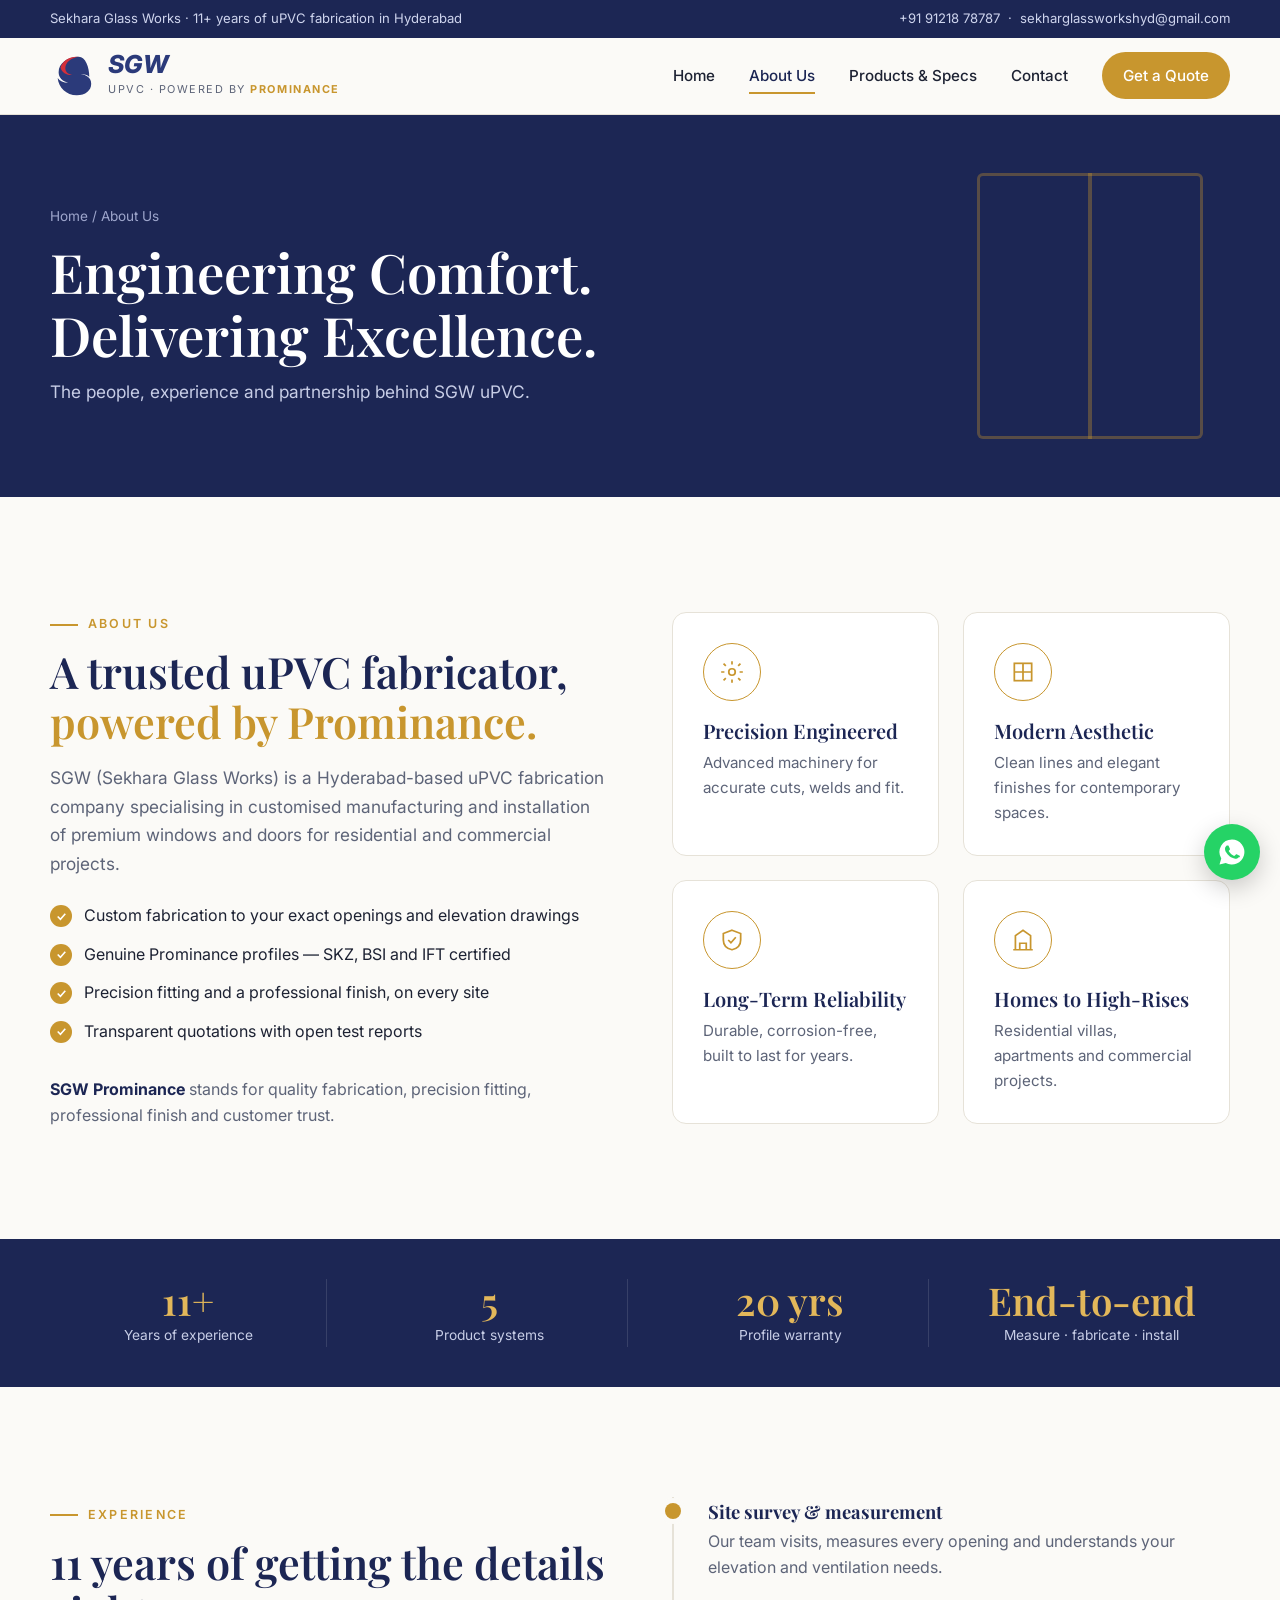
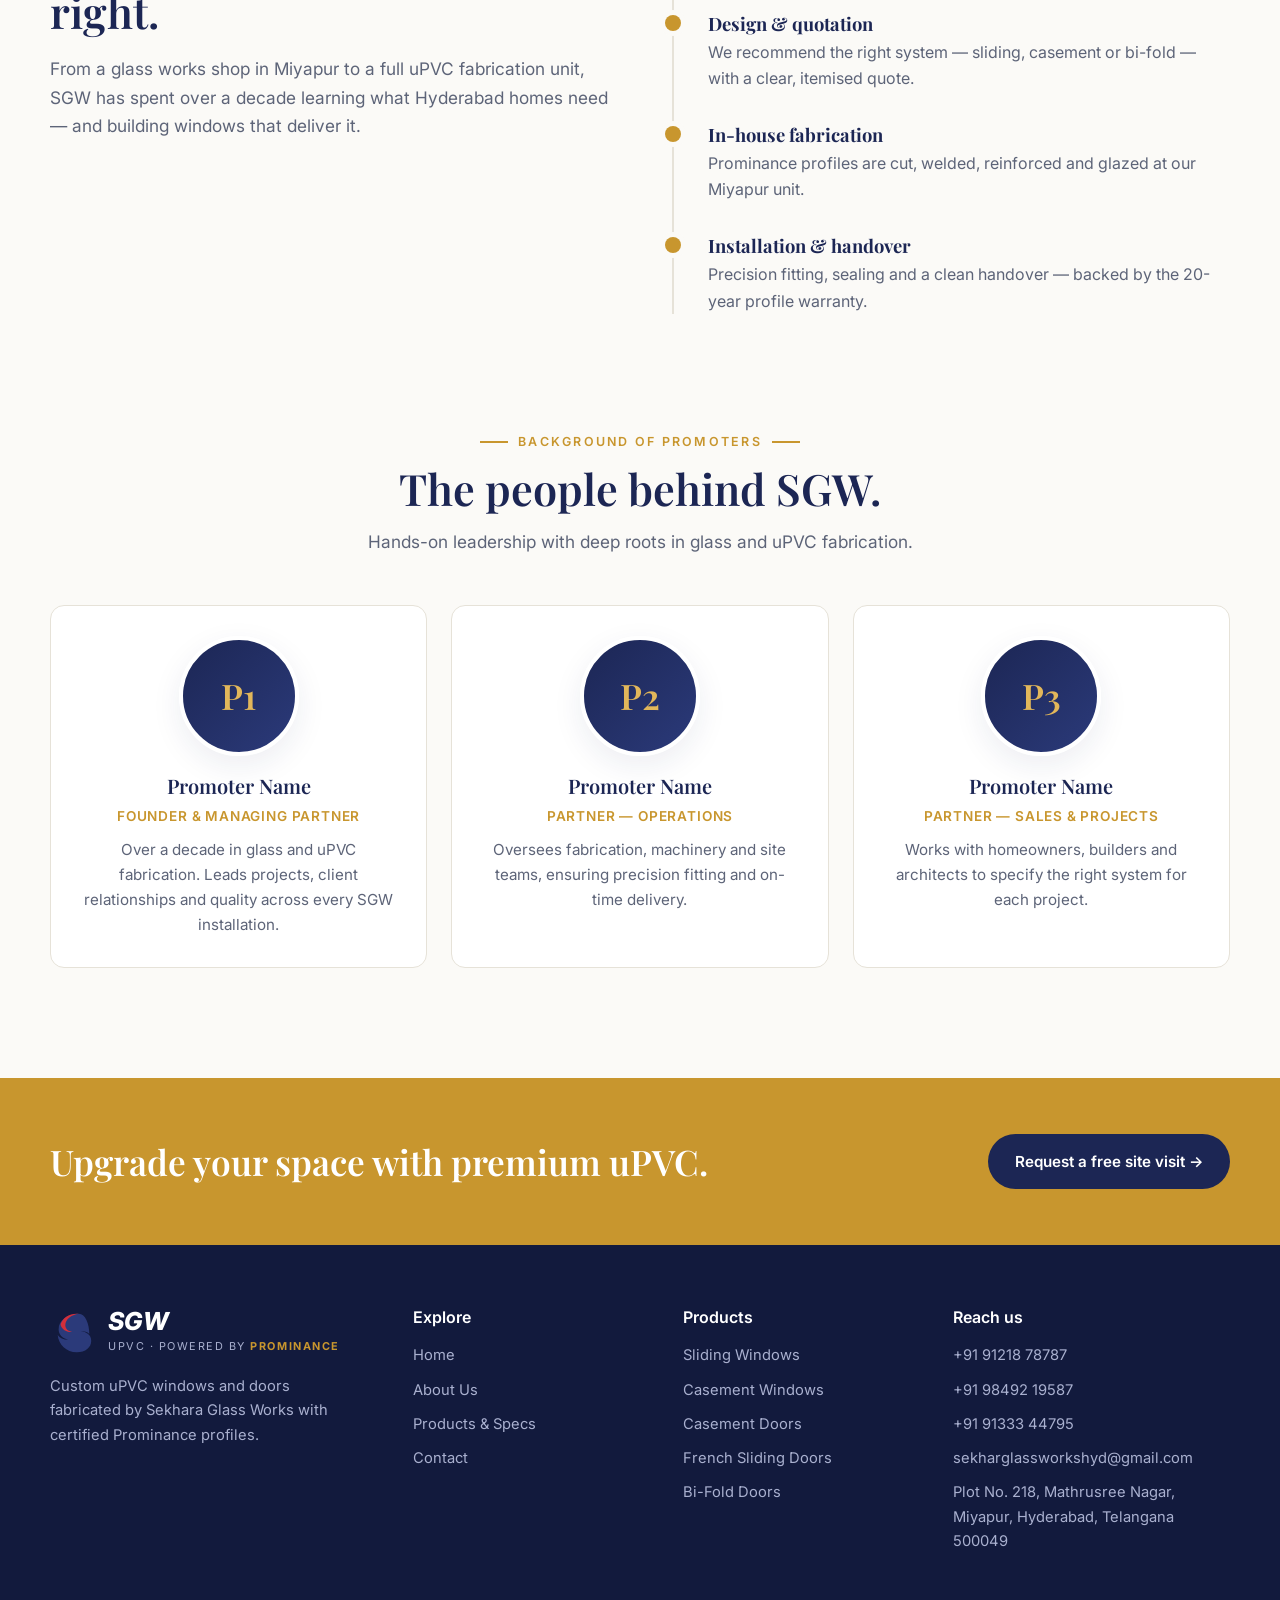
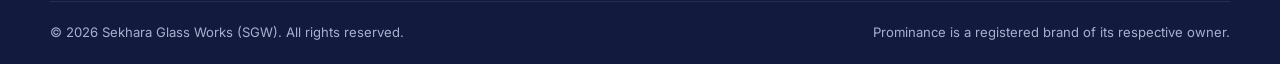
==== about.html @ 98353d91 "SGW Prominance 4-page website Co-Authored-By: Claude Opus 5.5 <noreply@anthropic.com> Claude-Session" ====
<!doctype html>
<html lang="en">
<head>
<meta charset="utf-8"><meta name="viewport" content="width=device-width,initial-scale=1">
<title>About Us — SGW uPVC | Sekhara Glass Works, Hyderabad</title>
<meta name="description" content="11+ years of uPVC fabrication. Learn about Sekhara Glass Works, our experience and the promoters behind SGW, powered by Prominance.">
<link rel="preconnect" href="https://fonts.googleapis.com"><link rel="preconnect" href="https://fonts.gstatic.com" crossorigin>
<link href="https://fonts.googleapis.com/css2?family=Inter:wght@400;500;600;700;800&family=Playfair+Display:wght@500;600;700&display=swap" rel="stylesheet">
<link rel="stylesheet" href="assets/style.css">
</head>
<body data-page="about">
<div id="hdr"></div>

<div class="banner"><div class="wrap">
  <div class="crumb"><a href="index.html">Home</a> / About Us</div>
  <h1>Engineering Comfort.<br>Delivering Excellence.</h1>
  <p class="lead" style="color:#c7cde6">The people, experience and partnership behind SGW uPVC.</p>
</div></div>

<!-- ABOUT US -->
<section><div class="wrap split">
  <div class="rv">
    <span class="eyebrow">About us</span>
    <h2 style="margin:14px 0 18px">A trusted uPVC fabricator, <span class="gold">powered by Prominance.</span></h2>
    <p class="lead">SGW (Sekhara Glass Works) is a Hyderabad-based uPVC fabrication company specialising in customised manufacturing and installation of premium windows and doors for residential and commercial projects.</p>
    <ul class="ticks">
      <li>Custom fabrication to your exact openings and elevation drawings</li>
      <li>Genuine Prominance profiles — SKZ, BSI and IFT certified</li>
      <li>Precision fitting and a professional finish, on every site</li>
      <li>Transparent quotations with open test reports</li>
    </ul>
    <p style="color:var(--muted)"><b style="color:var(--navy)">SGW Prominance</b> stands for quality fabrication, precision fitting, professional finish and customer trust.</p>
  </div>
  <div class="grid g2 rv">
    <div class="card"><div class="ico"><svg viewBox="0 0 24 24" fill="none" stroke="currentColor" stroke-width="1.6"><circle cx="12" cy="12" r="3"/><path d="M12 2v3M12 19v3M4.2 4.2l2.1 2.1M17.7 17.7l2.1 2.1M2 12h3M19 12h3M4.2 19.8l2.1-2.1M17.7 6.3l2.1-2.1"/></svg></div><h3>Precision Engineered</h3><p>Advanced machinery for accurate cuts, welds and fit.</p></div>
    <div class="card"><div class="ico"><svg viewBox="0 0 24 24" fill="none" stroke="currentColor" stroke-width="1.6"><rect x="4" y="4" width="16" height="16"/><path d="M12 4v16M4 12h16"/></svg></div><h3>Modern Aesthetic</h3><p>Clean lines and elegant finishes for contemporary spaces.</p></div>
    <div class="card"><div class="ico"><svg viewBox="0 0 24 24" fill="none" stroke="currentColor" stroke-width="1.6"><path d="M12 3l8 3v6c0 5-3.5 8-8 9-4.5-1-8-4-8-9V6z"/><path d="M8.5 12l2.5 2.5 4.5-5"/></svg></div><h3>Long-Term Reliability</h3><p>Durable, corrosion-free, built to last for years.</p></div>
    <div class="card"><div class="ico"><svg viewBox="0 0 24 24" fill="none" stroke="currentColor" stroke-width="1.6"><path d="M3 21h18M5 21V8l7-5 7 5v13M9 21v-6h6v6"/></svg></div><h3>Homes to High-Rises</h3><p>Residential villas, apartments and commercial projects.</p></div>
  </div>
</div></section>

<!-- EXPERIENCE -->
<div class="strip"><div class="wrap">
  <div class="stat"><b data-count="11" data-suffix="+">0</b><span>Years of experience</span></div>
  <div class="stat"><b>5</b><span>Product systems</span></div>
  <div class="stat"><b data-count="20" data-suffix=" yrs">0</b><span>Profile warranty</span></div>
  <div class="stat"><b>End-to-end</b><span>Measure · fabricate · install</span></div>
</div></div>

<section><div class="wrap split" style="align-items:start">
  <div class="rv">
    <span class="eyebrow">Experience</span>
    <h2 style="margin:14px 0 18px">11 years of getting the details right.</h2>
    <p class="lead">From a glass works shop in Miyapur to a full uPVC fabrication unit, SGW has spent over a decade learning what Hyderabad homes need — and building windows that deliver it.</p>
  </div>
  <div class="timeline rv">
    <div class="tl"><b>Site survey & measurement</b><p>Our team visits, measures every opening and understands your elevation and ventilation needs.</p></div>
    <div class="tl"><b>Design & quotation</b><p>We recommend the right system — sliding, casement or bi-fold — with a clear, itemised quote.</p></div>
    <div class="tl"><b>In-house fabrication</b><p>Prominance profiles are cut, welded, reinforced and glazed at our Miyapur unit.</p></div>
    <div class="tl"><b>Installation & handover</b><p>Precision fitting, sealing and a clean handover — backed by the 20-year profile warranty.</p></div>
  </div>
</div></section>

<!-- PROMOTERS -->
<section style="padding-top:0"><div class="wrap">
  <div class="sec-head center rv" style="text-align:center"><span class="eyebrow">Background of promoters</span><h2>The people behind SGW.</h2>
    <p class="lead" style="margin:auto">Hands-on leadership with deep roots in glass and uPVC fabrication.</p></div>
  <!-- TODO: replace names, roles and bios with the client's promoter details -->
  <div class="grid g3">
    <div class="card person rv"><div class="avatar">P1</div><h3>Promoter Name</h3><div class="role">Founder & Managing Partner</div><p>Over a decade in glass and uPVC fabrication. Leads projects, client relationships and quality across every SGW installation.</p></div>
    <div class="card person rv"><div class="avatar">P2</div><h3>Promoter Name</h3><div class="role">Partner — Operations</div><p>Oversees fabrication, machinery and site teams, ensuring precision fitting and on-time delivery.</p></div>
    <div class="card person rv"><div class="avatar">P3</div><h3>Promoter Name</h3><div class="role">Partner — Sales & Projects</div><p>Works with homeowners, builders and architects to specify the right system for each project.</p></div>
  </div>
</div></section>

<div id="ftr"></div>
<script src="assets/main.js"></script>
</body>
</html>
---- assets/style.css ----
:root{
  --navy:#1c2654;--navy-2:#2b3a7a;--gold:#c8962e;--gold-2:#e2b75a;--red:#d32f3a;
  --ink:#1d2233;--muted:#5d6478;--line:#e6e2d8;--bg:#fbfaf7;--card:#ffffff;
  --radius:14px;--shadow:0 10px 30px rgba(28,38,84,.08);
  --serif:"Playfair Display",Georgia,serif;--sans:"Inter",system-ui,-apple-system,Segoe UI,Roboto,sans-serif;
}
*{box-sizing:border-box;margin:0;padding:0}
html{scroll-behavior:smooth}
body{font-family:var(--sans);color:var(--ink);background:var(--bg);line-height:1.65;-webkit-font-smoothing:antialiased}
img,svg{max-width:100%;display:block}
a{color:inherit;text-decoration:none}
.wrap{width:min(1180px,100% - 32px);margin-inline:auto}
h1,h2,h3{font-family:var(--serif);color:var(--navy);line-height:1.15;font-weight:600}
h1{font-size:clamp(2.3rem,5.2vw,4rem)}
h2{font-size:clamp(1.8rem,3.6vw,2.7rem)}
h3{font-size:1.25rem}
.gold{color:var(--gold)}
.eyebrow{font:600 .78rem/1 var(--sans);letter-spacing:.18em;text-transform:uppercase;color:var(--gold);display:inline-flex;align-items:center;gap:10px}
.eyebrow::before{content:"";width:28px;height:2px;background:var(--gold)}
.lead{font-size:1.08rem;color:var(--muted);max-width:62ch}
section{padding:clamp(64px,9vw,110px) 0}
.sec-head{max-width:720px;margin-bottom:48px}
.sec-head h2{margin:14px 0 14px}
.center{text-align:center;margin-inline:auto}
.center .eyebrow::after{content:"";width:28px;height:2px;background:var(--gold)}

/* Header */
.top{background:var(--navy);color:#cfd5ee;font-size:.82rem}
.top .wrap{display:flex;justify-content:space-between;gap:16px;padding:8px 0;flex-wrap:wrap}
.top a:hover{color:#fff}
header.nav{position:sticky;top:0;z-index:50;background:rgba(251,250,247,.92);backdrop-filter:blur(10px);border-bottom:1px solid var(--line)}
.nav .wrap{display:flex;align-items:center;justify-content:space-between;height:76px}
.brand{display:flex;align-items:center;gap:12px}
.brand-txt b{display:block;font:800 1.55rem/1 var(--sans);letter-spacing:.02em;color:var(--navy-2);font-style:italic}
.brand-txt small{display:block;font-size:.68rem;letter-spacing:.14em;text-transform:uppercase;color:var(--muted);margin-top:4px}
.brand-txt small em{font-style:normal;color:var(--gold);font-weight:700}
.menu{display:flex;gap:34px;align-items:center}
.menu a{font-weight:500;font-size:.95rem;position:relative;padding:6px 0}
.menu a::after{content:"";position:absolute;left:0;bottom:0;height:2px;width:0;background:var(--gold);transition:.3s}
.menu a:hover::after,.menu a.active::after{width:100%}
.menu a.active{color:var(--navy)}
.btn{display:inline-flex;align-items:center;gap:10px;padding:14px 26px;border-radius:999px;font-weight:600;font-size:.95rem;transition:.25s;border:1.5px solid transparent;cursor:pointer}
.btn-gold{background:var(--gold);color:#fff}
.btn-gold:hover{background:#b3821f;transform:translateY(-2px);box-shadow:0 8px 20px rgba(200,150,46,.35)}
.btn-line{border-color:var(--navy);color:var(--navy)}
.btn-line:hover{background:var(--navy);color:#fff}
.btn-white{border-color:rgba(255,255,255,.5);color:#fff}
.btn-white:hover{background:#fff;color:var(--navy)}
.menu .btn{padding:10px 20px}
.menu .btn::after{display:none}
.burger{display:none;background:none;border:0;width:44px;height:44px;cursor:pointer}
.burger span{display:block;width:24px;height:2px;background:var(--navy);margin:5px auto;transition:.3s}

/* Hero */
.hero{position:relative;overflow:hidden;padding:clamp(56px,8vw,96px) 0 clamp(64px,8vw,110px)}
.hero .wrap{display:grid;grid-template-columns:1.05fr 1fr;gap:56px;align-items:center}
.hero h1{margin:18px 0 22px}
.hero .lead{margin-bottom:34px}
.cta{display:flex;gap:14px;flex-wrap:wrap}
.hero-art{position:relative;aspect-ratio:4/4.3;border-radius:22px;overflow:hidden;box-shadow:var(--shadow);background:linear-gradient(180deg,#bfe0f5 0%,#e8f4fb 55%,#9fcf8a 56%,#6fae5a 100%)}
.hero-art .badge{position:absolute;left:-1px;bottom:28px;background:#fff;padding:16px 22px;border-radius:0 14px 14px 0;box-shadow:var(--shadow)}
.badge b{font:700 2rem/1 var(--serif);color:var(--gold)}
.badge span{display:block;font-size:.8rem;color:var(--muted)}
.hero-art .badge2{left:auto;right:-1px;top:28px;bottom:auto;border-radius:14px 0 0 14px}
.hero::before{content:"";position:absolute;right:-180px;top:-180px;width:520px;height:520px;border-radius:50%;background:radial-gradient(circle,rgba(200,150,46,.14),transparent 70%)}

/* Stats strip */
.strip{background:var(--navy);color:#fff;padding:40px 0}
.strip .wrap{display:grid;grid-template-columns:repeat(4,1fr);gap:24px}
.stat{text-align:center;border-right:1px solid rgba(255,255,255,.12)}
.stat:last-child{border:0}
.stat b{display:block;font:600 2.4rem/1.1 var(--serif);color:var(--gold-2)}
.stat span{font-size:.86rem;color:#c7cde6}

/* Cards / grids */
.grid{display:grid;gap:24px}
.g3{grid-template-columns:repeat(3,1fr)}
.g2{grid-template-columns:repeat(2,1fr)}
.g4{grid-template-columns:repeat(4,1fr)}
.card{background:var(--card);border:1px solid var(--line);border-radius:var(--radius);padding:30px;transition:.3s}
.card:hover{transform:translateY(-4px);box-shadow:var(--shadow);border-color:transparent}
.ico{width:58px;height:58px;border-radius:50%;border:1.5px solid var(--gold);display:grid;place-items:center;color:var(--gold);margin-bottom:18px}
.ico svg{width:26px;height:26px}
.card h3{margin-bottom:8px}
.card p{color:var(--muted);font-size:.95rem}

/* Split */
.split{display:grid;grid-template-columns:1fr 1fr;gap:64px;align-items:center}
.ticks{list-style:none;margin:24px 0 32px;display:grid;gap:12px}
.ticks li{display:flex;gap:12px;align-items:flex-start}
.ticks li::before{content:"";flex:0 0 22px;height:22px;border-radius:50%;background:var(--gold) url("data:image/svg+xml,%3Csvg xmlns='http://www.w3.org/2000/svg' viewBox='0 0 24 24' fill='none' stroke='white' stroke-width='3'%3E%3Cpath d='M5 12l5 5 9-10'/%3E%3C/svg%3E") center/13px no-repeat;margin-top:3px}

/* Product tiles */
.prod{background:#fff;border:1px solid var(--line);border-radius:var(--radius);overflow:hidden;transition:.3s;display:flex;flex-direction:column}
.prod:hover{box-shadow:var(--shadow);transform:translateY(-4px)}
.prod .elev{background:linear-gradient(180deg,#f3f6fa,#e9eef5);padding:28px;aspect-ratio:16/10;display:grid;place-items:center}
.prod .elev svg{width:100%;height:100%;max-height:190px}
.prod .body{padding:24px 26px 28px}
.prod .tag{font-size:.72rem;letter-spacing:.14em;text-transform:uppercase;color:var(--gold);font-weight:700}
.prod h3{margin:6px 0 8px}
.prod p{color:var(--muted);font-size:.93rem}

/* Powered by band */
.power{background:linear-gradient(120deg,var(--navy) 0%,var(--navy-2) 100%);color:#dfe3f3;border-radius:22px;padding:clamp(32px,5vw,56px);display:grid;grid-template-columns:1.2fr 1fr;gap:40px;align-items:center;position:relative;overflow:hidden}
.power h2{color:#fff}
.power::after{content:"";position:absolute;right:-60px;bottom:-60px;width:260px;height:260px;border:40px solid rgba(200,150,46,.18);border-radius:50%}
.certs{display:flex;gap:14px;flex-wrap:wrap;position:relative;z-index:1}
.cert{background:rgba(255,255,255,.08);border:1px solid rgba(255,255,255,.18);border-radius:12px;padding:16px 20px;min-width:120px}
.cert b{display:block;color:#fff;font-size:1.15rem}
.cert span{font-size:.78rem;color:#b9c0dd}

/* Warranty */
.warranty{display:grid;grid-template-columns:auto 1fr;gap:40px;align-items:center;background:#fff;border:1px solid var(--line);border-radius:22px;padding:clamp(28px,4vw,48px)}
.seal{width:170px;height:170px;border-radius:50%;background:radial-gradient(circle,#fff 55%,transparent 56%),conic-gradient(var(--gold),var(--gold-2),var(--gold));display:grid;place-items:center;text-align:center;box-shadow:0 10px 30px rgba(200,150,46,.3)}
.seal b{font:700 3.4rem/1 var(--serif);color:var(--navy);display:block}
.seal span{font-size:.7rem;letter-spacing:.16em;text-transform:uppercase;color:var(--gold);font-weight:700}

/* Timeline */
.timeline{position:relative;display:grid;gap:28px;padding-left:34px;border-left:2px solid var(--line)}
.tl{position:relative}
.tl::before{content:"";position:absolute;left:-43px;top:6px;width:16px;height:16px;border-radius:50%;background:var(--gold);box-shadow:0 0 0 5px var(--bg)}
.tl b{font-family:var(--serif);color:var(--navy);font-size:1.15rem}
.tl p{color:var(--muted)}

/* Promoters */
.person{text-align:center}
.avatar{width:120px;height:120px;border-radius:50%;margin:0 auto 18px;background:linear-gradient(135deg,var(--navy),var(--navy-2));display:grid;place-items:center;color:var(--gold-2);font:600 2.2rem/1 var(--serif);border:4px solid #fff;box-shadow:var(--shadow)}
.person .role{color:var(--gold);font-weight:600;font-size:.85rem;letter-spacing:.06em;text-transform:uppercase;margin-bottom:10px}

/* Spec table */
.tbl{width:100%;border-collapse:collapse;background:#fff;border-radius:var(--radius);overflow:hidden;border:1px solid var(--line);font-size:.95rem}
.tbl th,.tbl td{padding:16px 20px;text-align:left;border-bottom:1px solid var(--line)}
.tbl th{background:var(--navy);color:#fff;font-weight:600}
.tbl tr:last-child td{border-bottom:0}
.tbl td:first-child{font-weight:600;color:var(--navy);width:38%}
.tbl-wrap{overflow-x:auto;border-radius:var(--radius)}

/* Page banner */
.banner{background:var(--navy);color:#cfd5ee;padding:clamp(56px,8vw,90px) 0;position:relative;overflow:hidden}
.banner h1{color:#fff;margin:14px 0 12px;font-size:clamp(2.1rem,4.6vw,3.4rem)}
.banner .crumb{font-size:.85rem;color:#9ea6cc}
.banner .crumb a:hover{color:#fff}
.banner::after{content:"";position:absolute;right:6%;top:50%;transform:translateY(-50%);width:220px;height:260px;border:3px solid rgba(200,150,46,.35);border-radius:6px;background:linear-gradient(90deg,transparent 49%,rgba(200,150,46,.35) 49%,rgba(200,150,46,.35) 51%,transparent 51%)}

/* Contact */
.contact-grid{display:grid;grid-template-columns:1fr 1.25fr;gap:40px}
.info-item{display:flex;gap:16px;padding:22px 0;border-bottom:1px solid var(--line)}
.info-item:first-child{padding-top:0}
.info-item .ico{margin:0;flex:0 0 52px;width:52px;height:52px}
.info-item b{display:block;color:var(--navy);margin-bottom:2px}
.info-item p,.info-item a{color:var(--muted);font-size:.95rem}
.info-item a:hover{color:var(--gold)}
form.card{padding:clamp(24px,4vw,40px)}
form.card:hover{transform:none}
.field{display:grid;gap:6px;margin-bottom:16px}
.row2{display:grid;grid-template-columns:1fr 1fr;gap:16px}
label{font-size:.85rem;font-weight:600;color:var(--navy)}
input,select,textarea{font:inherit;padding:13px 16px;border:1px solid var(--line);border-radius:10px;background:var(--bg);color:var(--ink);width:100%;transition:.2s}
input:focus,select:focus,textarea:focus{outline:0;border-color:var(--gold);box-shadow:0 0 0 3px rgba(200,150,46,.15);background:#fff}
textarea{min-height:120px;resize:vertical}
.map{border-radius:var(--radius);overflow:hidden;border:1px solid var(--line);margin-top:28px;aspect-ratio:16/9}
.map iframe{width:100%;height:100%;border:0}

/* CTA band */
.band{background:var(--gold);color:#fff;padding:56px 0}
.band .wrap{display:flex;justify-content:space-between;align-items:center;gap:24px;flex-wrap:wrap}
.band h2{color:#fff;font-size:clamp(1.6rem,3vw,2.2rem)}
.band .btn{background:var(--navy);color:#fff}
.band .btn:hover{background:#fff;color:var(--navy)}

/* Footer */
footer{background:#121a3d;color:#a9b0cf;padding:64px 0 0;font-size:.92rem}
footer .cols{display:grid;grid-template-columns:1.4fr 1fr 1fr 1.2fr;gap:40px;padding-bottom:48px}
footer h4{color:#fff;font:600 1rem/1 var(--sans);margin-bottom:18px}
footer ul{list-style:none;display:grid;gap:10px}
footer a:hover{color:var(--gold-2)}
footer .brand-txt b{color:#fff}
footer .brand-txt small{color:#a9b0cf}
.copy{border-top:1px solid rgba(255,255,255,.08);padding:20px 0;display:flex;justify-content:space-between;gap:12px;flex-wrap:wrap;font-size:.82rem}

.wa{position:fixed;right:20px;bottom:20px;width:56px;height:56px;border-radius:50%;background:#25d366;display:grid;place-items:center;box-shadow:0 8px 24px rgba(0,0,0,.2);z-index:60;transition:.25s}
.wa:hover{transform:scale(1.08)}
.wa svg{width:30px;height:30px;fill:#fff}

/* Reveal */
.rv{opacity:0;transform:translateY(24px);transition:opacity .7s ease,transform .7s ease}
.rv.in{opacity:1;transform:none}
@media (prefers-reduced-motion:reduce){.rv{opacity:1;transform:none;transition:none}html{scroll-behavior:auto}}

/* Responsive */
@media (max-width:960px){
  .hero .wrap,.split,.power,.contact-grid{grid-template-columns:1fr}
  .g3,.g4{grid-template-columns:repeat(2,1fr)}
  footer .cols{grid-template-columns:1fr 1fr}
  .strip .wrap{grid-template-columns:repeat(2,1fr)}
  .stat:nth-child(2){border:0}
  .banner::after{display:none}
}
@media (max-width:820px){
  .burger{display:block}
  .menu{position:fixed;inset:76px 0 auto 0;background:var(--bg);flex-direction:column;gap:0;padding:12px 16px 24px;border-bottom:1px solid var(--line);transform:translateY(-130%);transition:.35s;box-shadow:var(--shadow)}
  .menu.open{transform:none}
  .menu a{width:100%;padding:14px 4px;border-bottom:1px solid var(--line)}
  .menu a::after{display:none}
  .menu .btn{margin-top:14px;justify-content:center;border:0}
  .burger.x span:nth-child(1){transform:translateY(7px) rotate(45deg)}
  .burger.x span:nth-child(2){opacity:0}
  .burger.x span:nth-child(3){transform:translateY(-7px) rotate(-45deg)}
}
@media (max-width:600px){
  .g2,.g3,.g4,.row2{grid-template-columns:1fr}
  footer .cols{grid-template-columns:1fr}
  .warranty{grid-template-columns:1fr;text-align:center}
  .seal{margin:auto}
  .top .wrap{justify-content:center}
  .top .hide-sm{display:none}
  .tbl td:first-child{width:auto}
}
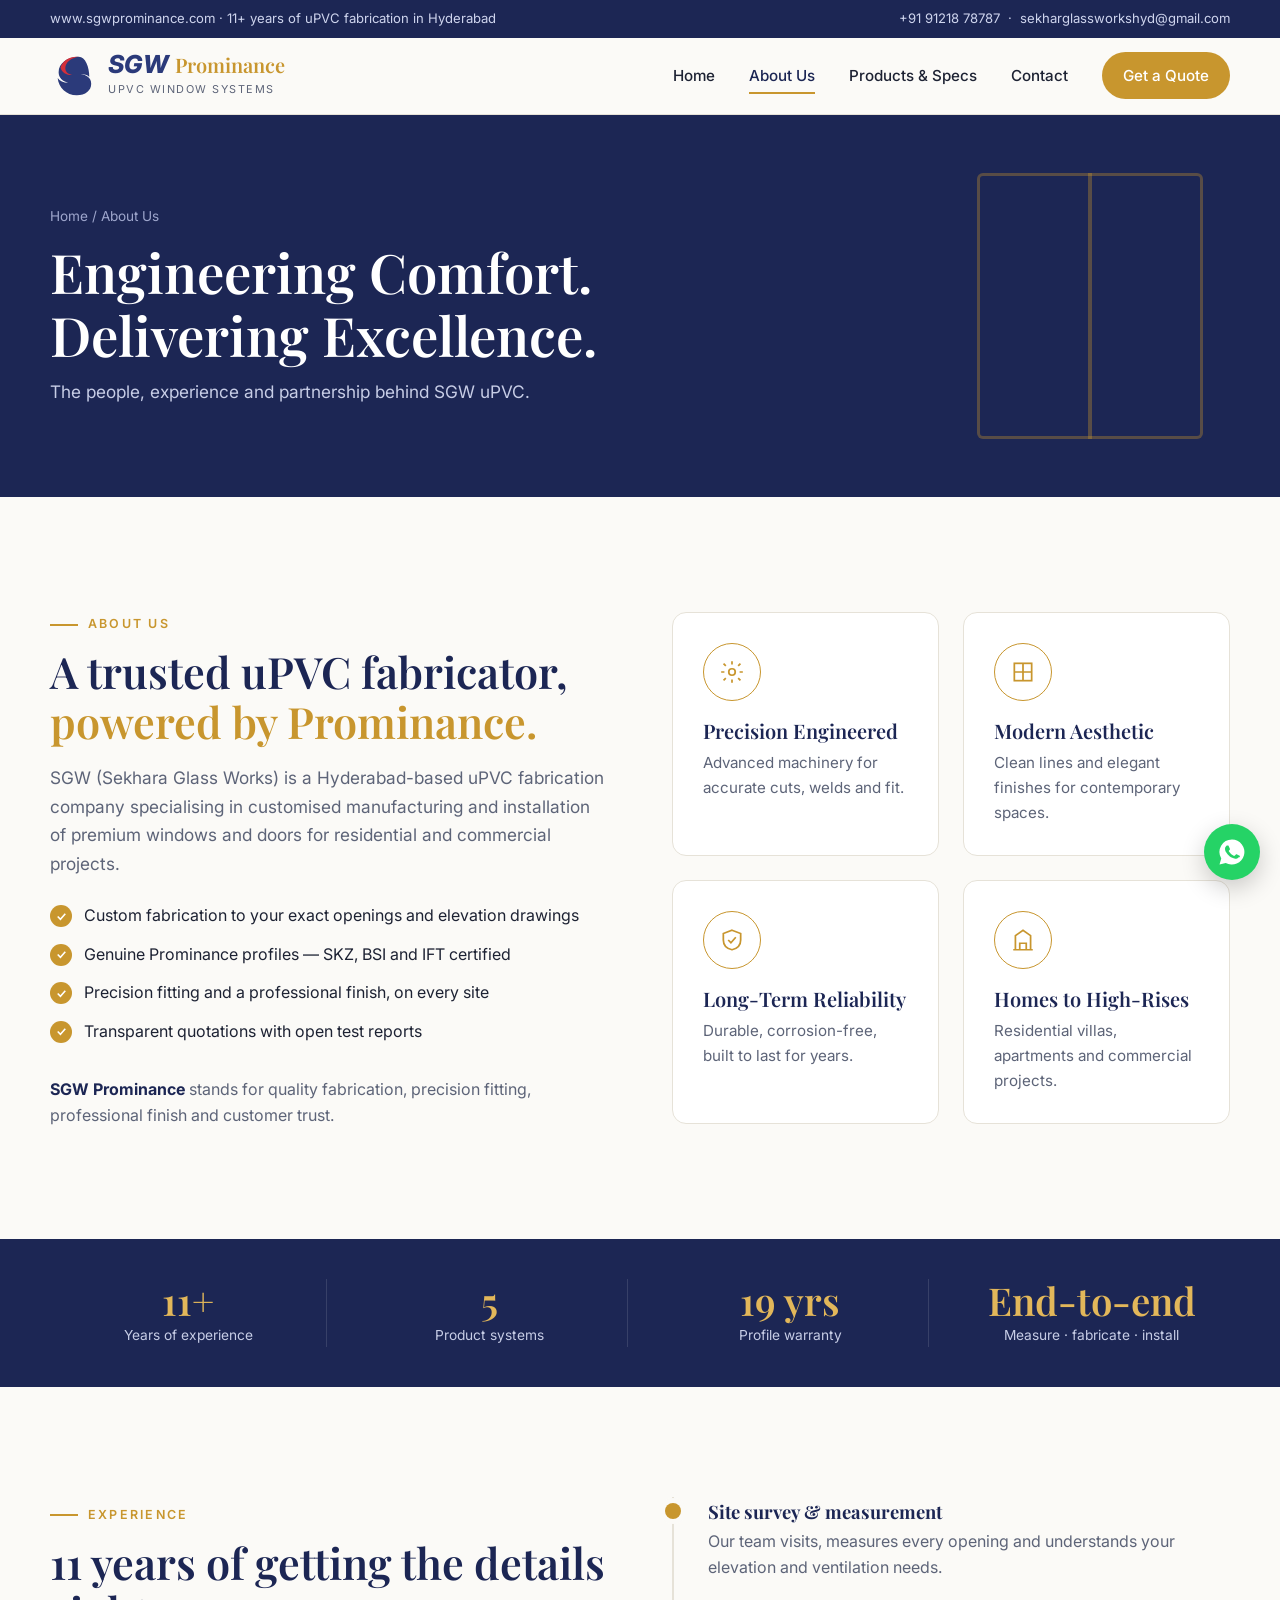
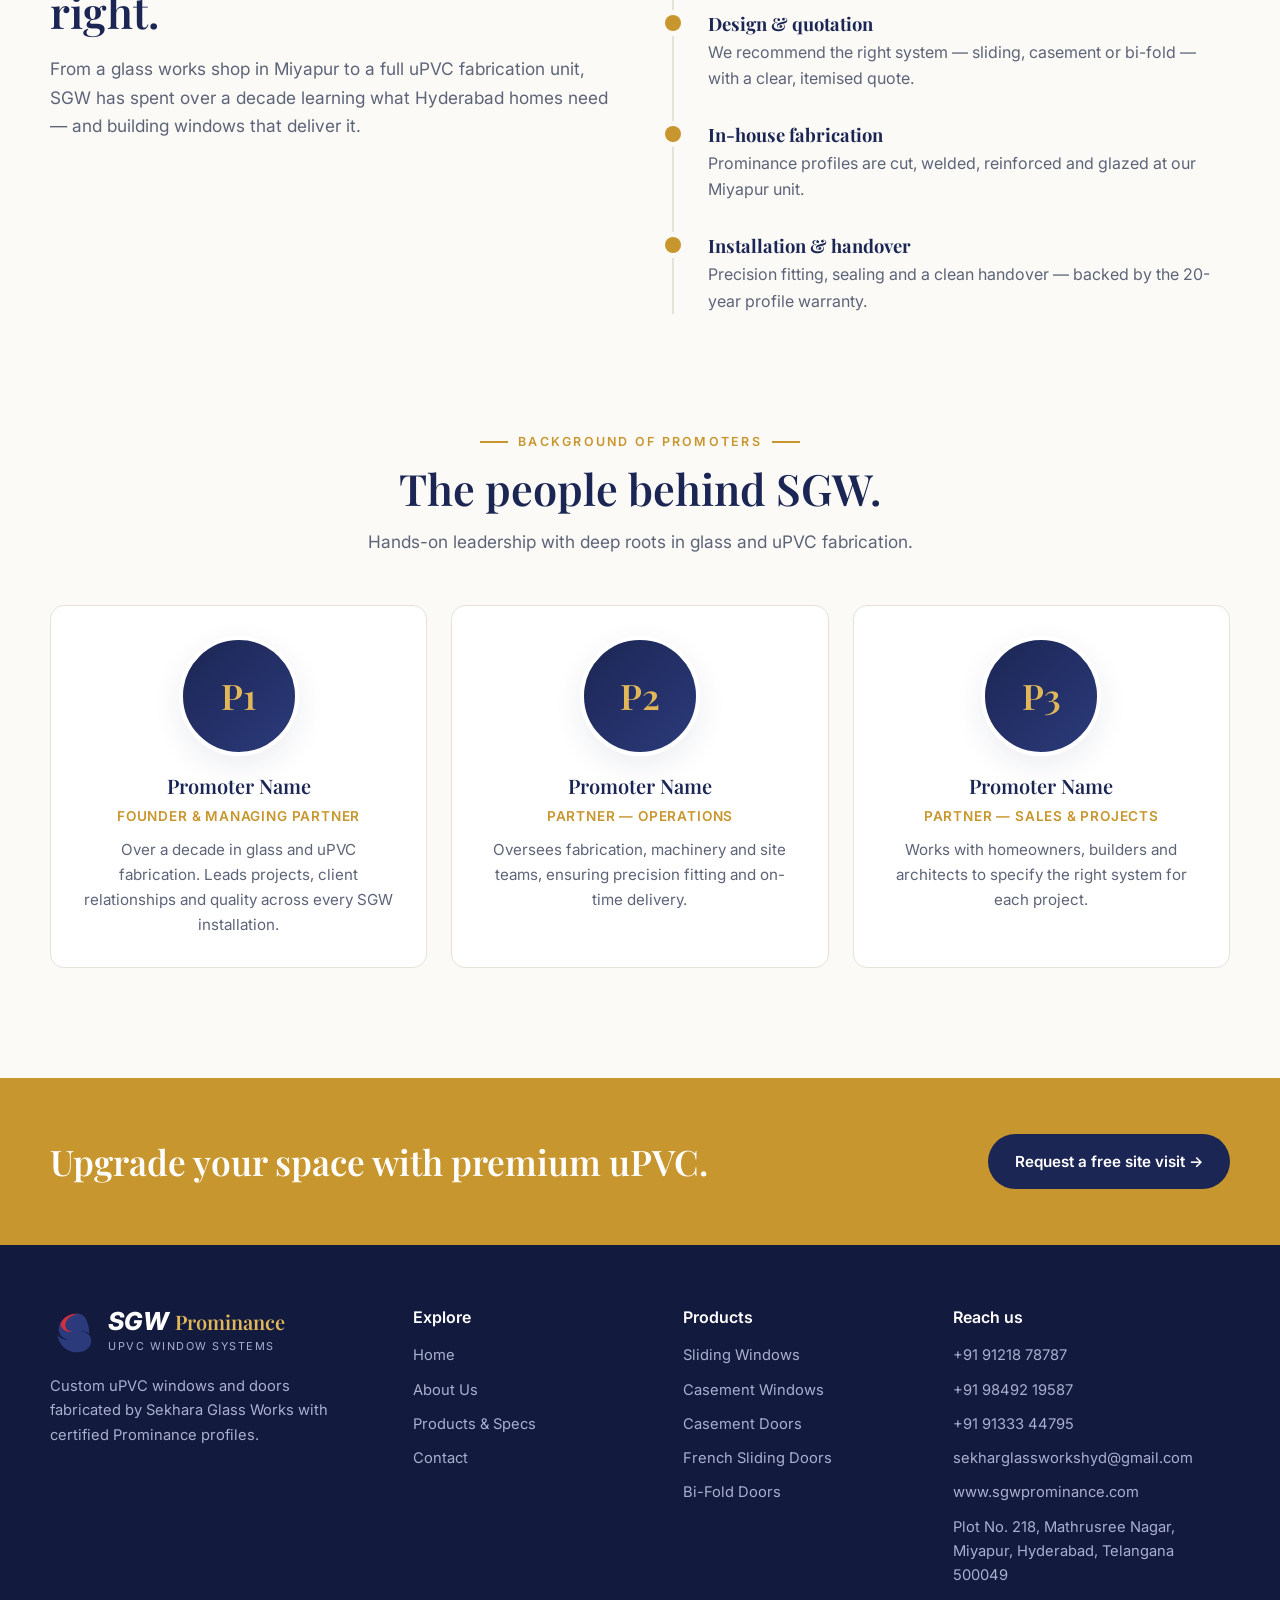
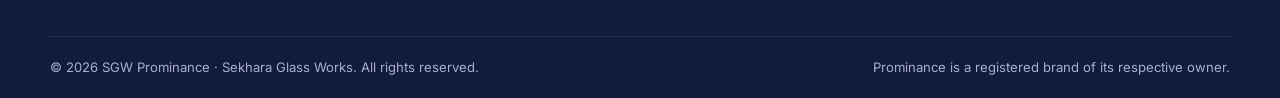
==== commit 10a49470: "Rebrand to SGW Prominance, add 5-pillar section, animated hero Co-Authored-By: Claude Opus 5.5 <nore" ====
--- a/about.html
+++ b/about.html
@@ -2,7 +2,7 @@
 <html lang="en">
 <head>
 <meta charset="utf-8"><meta name="viewport" content="width=device-width,initial-scale=1">
-<title>About Us — SGW uPVC | Sekhara Glass Works, Hyderabad</title>
+<title>About Us — SGW Prominance | Sekhara Glass Works, Hyderabad</title>
 <meta name="description" content="11+ years of uPVC fabrication. Learn about Sekhara Glass Works, our experience and the promoters behind SGW, powered by Prominance.">
 <link rel="preconnect" href="https://fonts.googleapis.com"><link rel="preconnect" href="https://fonts.gstatic.com" crossorigin>
 <link href="https://fonts.googleapis.com/css2?family=Inter:wght@400;500;600;700;800&family=Playfair+Display:wght@500;600;700&display=swap" rel="stylesheet">
@@ -47,7 +47,7 @@
   <div class="stat"><b>End-to-end</b><span>Measure · fabricate · install</span></div>
 </div></div>
 
-<section><div class="wrap split" style="align-items:start">
+<section id="experience"><div class="wrap split" style="align-items:start">
   <div class="rv">
     <span class="eyebrow">Experience</span>
     <h2 style="margin:14px 0 18px">11 years of getting the details right.</h2>
@@ -62,7 +62,7 @@
 </div></section>
 
 <!-- PROMOTERS -->
-<section style="padding-top:0"><div class="wrap">
+<section id="promoters" style="padding-top:0"><div class="wrap">
   <div class="sec-head center rv" style="text-align:center"><span class="eyebrow">Background of promoters</span><h2>The people behind SGW.</h2>
     <p class="lead" style="margin:auto">Hands-on leadership with deep roots in glass and uPVC fabrication.</p></div>
   <!-- TODO: replace names, roles and bios with the client's promoter details -->
--- a/assets/style.css
+++ b/assets/style.css
@@ -216,3 +216,35 @@
   .top .hide-sm{display:none}
   .tbl td:first-child{width:auto}
 }
+
+/* v2 — brand + creative touches */
+.brand-txt .pm{font-style:normal;font-family:var(--serif);font-weight:600;color:var(--gold);font-size:1.25rem;letter-spacing:0}
+footer .brand-txt .pm{color:var(--gold-2)}
+.hero{background:radial-gradient(1200px 500px at 85% 0%,rgba(43,58,122,.08),transparent 60%)}
+.hero-art{background:linear-gradient(180deg,#9fd0f0 0%,#d9eefa 52%,#8fc879 53%,#5b9c48 100%);display:flex;align-items:flex-end;justify-content:center;padding:0 26px}
+.hero-art .sky i{position:absolute;top:14%;left:-30%;width:120px;height:34px;border-radius:40px;background:rgba(255,255,255,.85);box-shadow:40px -14px 0 6px rgba(255,255,255,.85);animation:cloud 26s linear infinite}
+.hero-art .sky i+i{top:28%;animation-duration:38s;animation-delay:-14s;transform:scale(.7)}
+@keyframes cloud{to{left:120%}}
+.hero-win{position:relative;width:100%;margin-bottom:-2px;filter:drop-shadow(0 -6px 24px rgba(28,38,84,.18))}
+.hero-win svg{width:100%;height:auto}
+.hero-art .badge{z-index:2}
+.fl{animation:float 5s ease-in-out infinite}.fl2{animation:float 6s ease-in-out -2s infinite}
+@keyframes float{50%{transform:translateY(-10px)}}
+.pillars{background:linear-gradient(180deg,var(--bg),#f3efe4)}
+.pgrid{display:grid;grid-template-columns:repeat(5,1fr);gap:18px}
+.pill{position:relative;background:#fff;border:1px solid var(--line);border-radius:18px;padding:30px 24px 26px;display:flex;flex-direction:column;gap:10px;overflow:hidden;transition:.35s}
+.pill::before{content:"";position:absolute;inset:auto 0 0 0;height:4px;background:var(--gold);transform:scaleX(0);transform-origin:left;transition:.4s}
+.pill:hover{transform:translateY(-6px);box-shadow:var(--shadow)}
+.pill:hover::before{transform:scaleX(1)}
+.pill .num{font:600 2.6rem/1 var(--serif);color:transparent;-webkit-text-stroke:1.2px var(--gold)}
+.pill h3{font-size:1.15rem}
+.pill p{color:var(--muted);font-size:.9rem;flex:1}
+.pill .go{font-weight:600;font-size:.85rem;color:var(--navy)}
+.pill-gold{background:linear-gradient(150deg,var(--navy),var(--navy-2));border-color:transparent}
+.pill-gold h3{color:#fff}.pill-gold p{color:#c7cde6}.pill-gold .go{color:var(--gold-2)}
+.pill-gold .num{-webkit-text-stroke-color:var(--gold-2)}
+@media (max-width:1100px){.pgrid{grid-template-columns:repeat(3,1fr)}}
+@media (max-width:700px){.pgrid{grid-template-columns:1fr 1fr}}
+@media (max-width:460px){.pgrid{grid-template-columns:1fr}}
+@media (prefers-reduced-motion:reduce){.fl,.fl2,.hero-art .sky i{animation:none}}
+@media (max-width:600px){.top{font-size:.78rem}.top .wrap span:last-child a:last-child{display:none}}
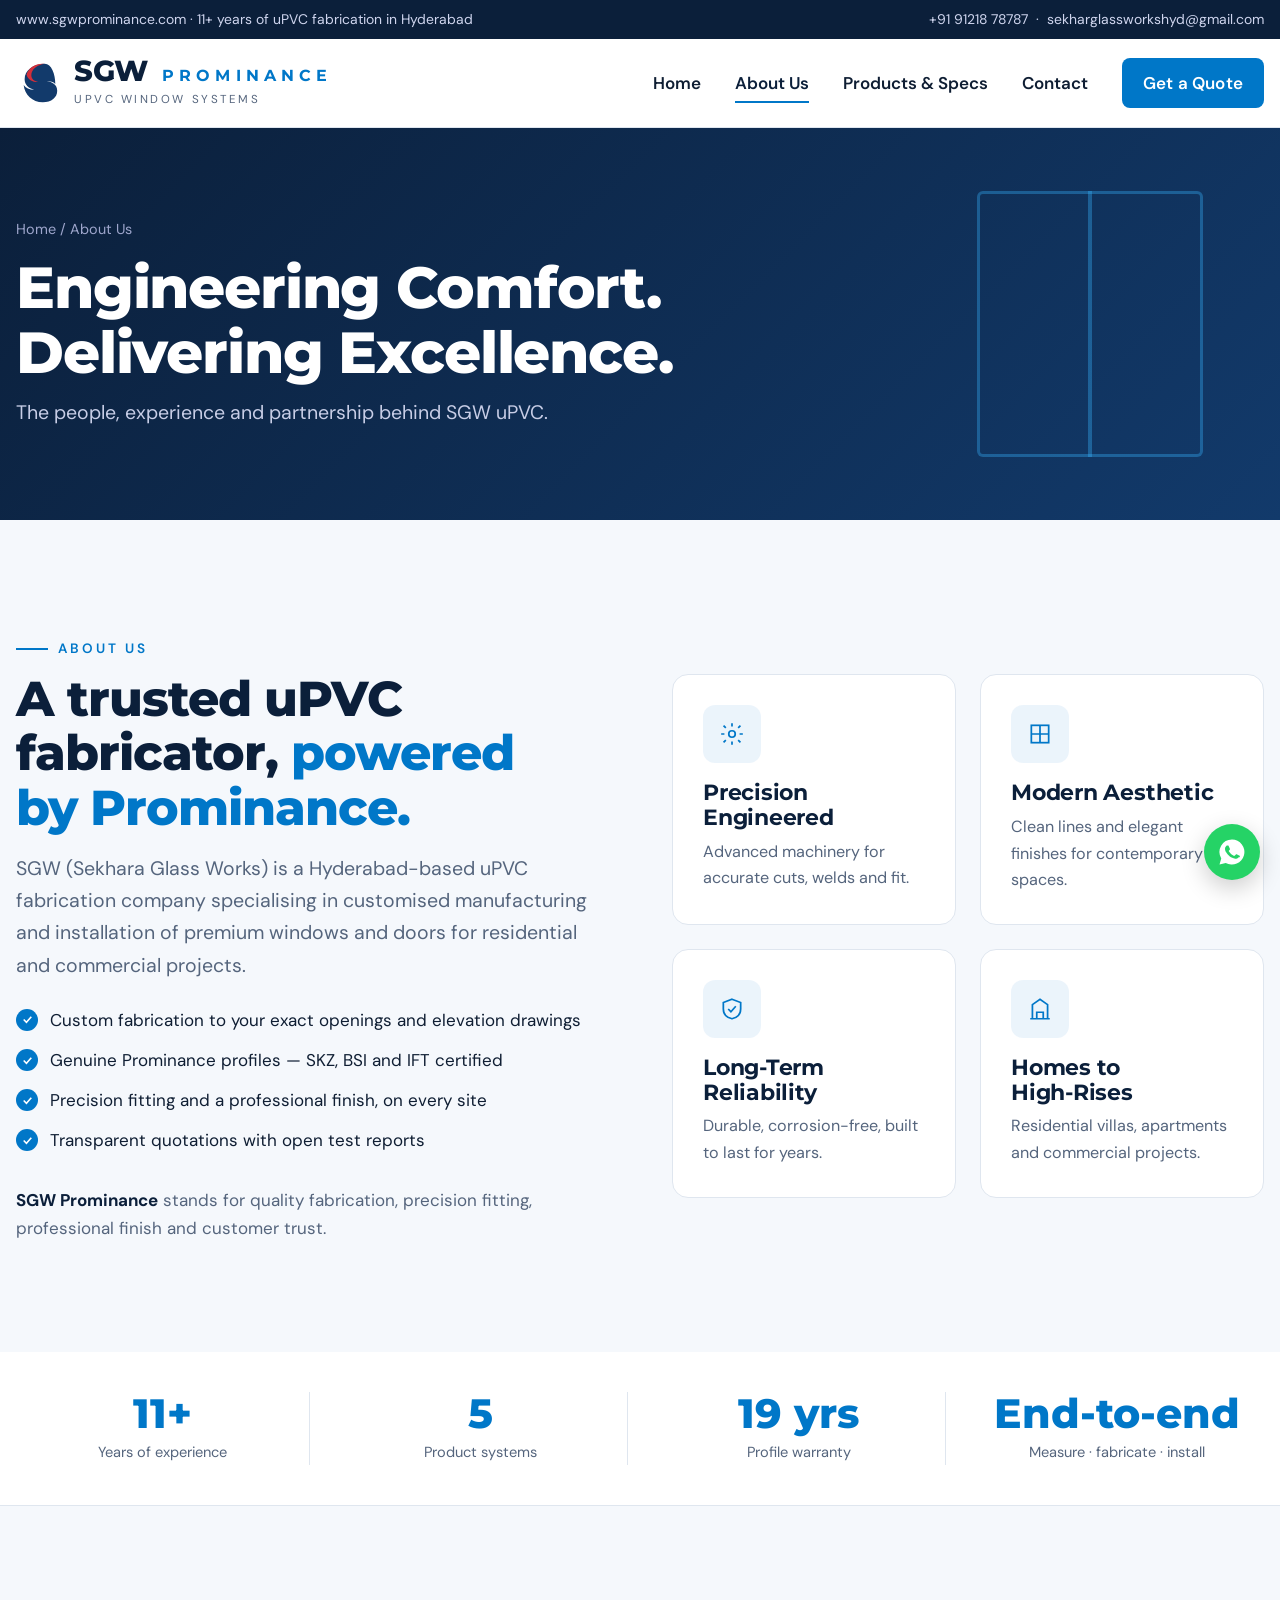
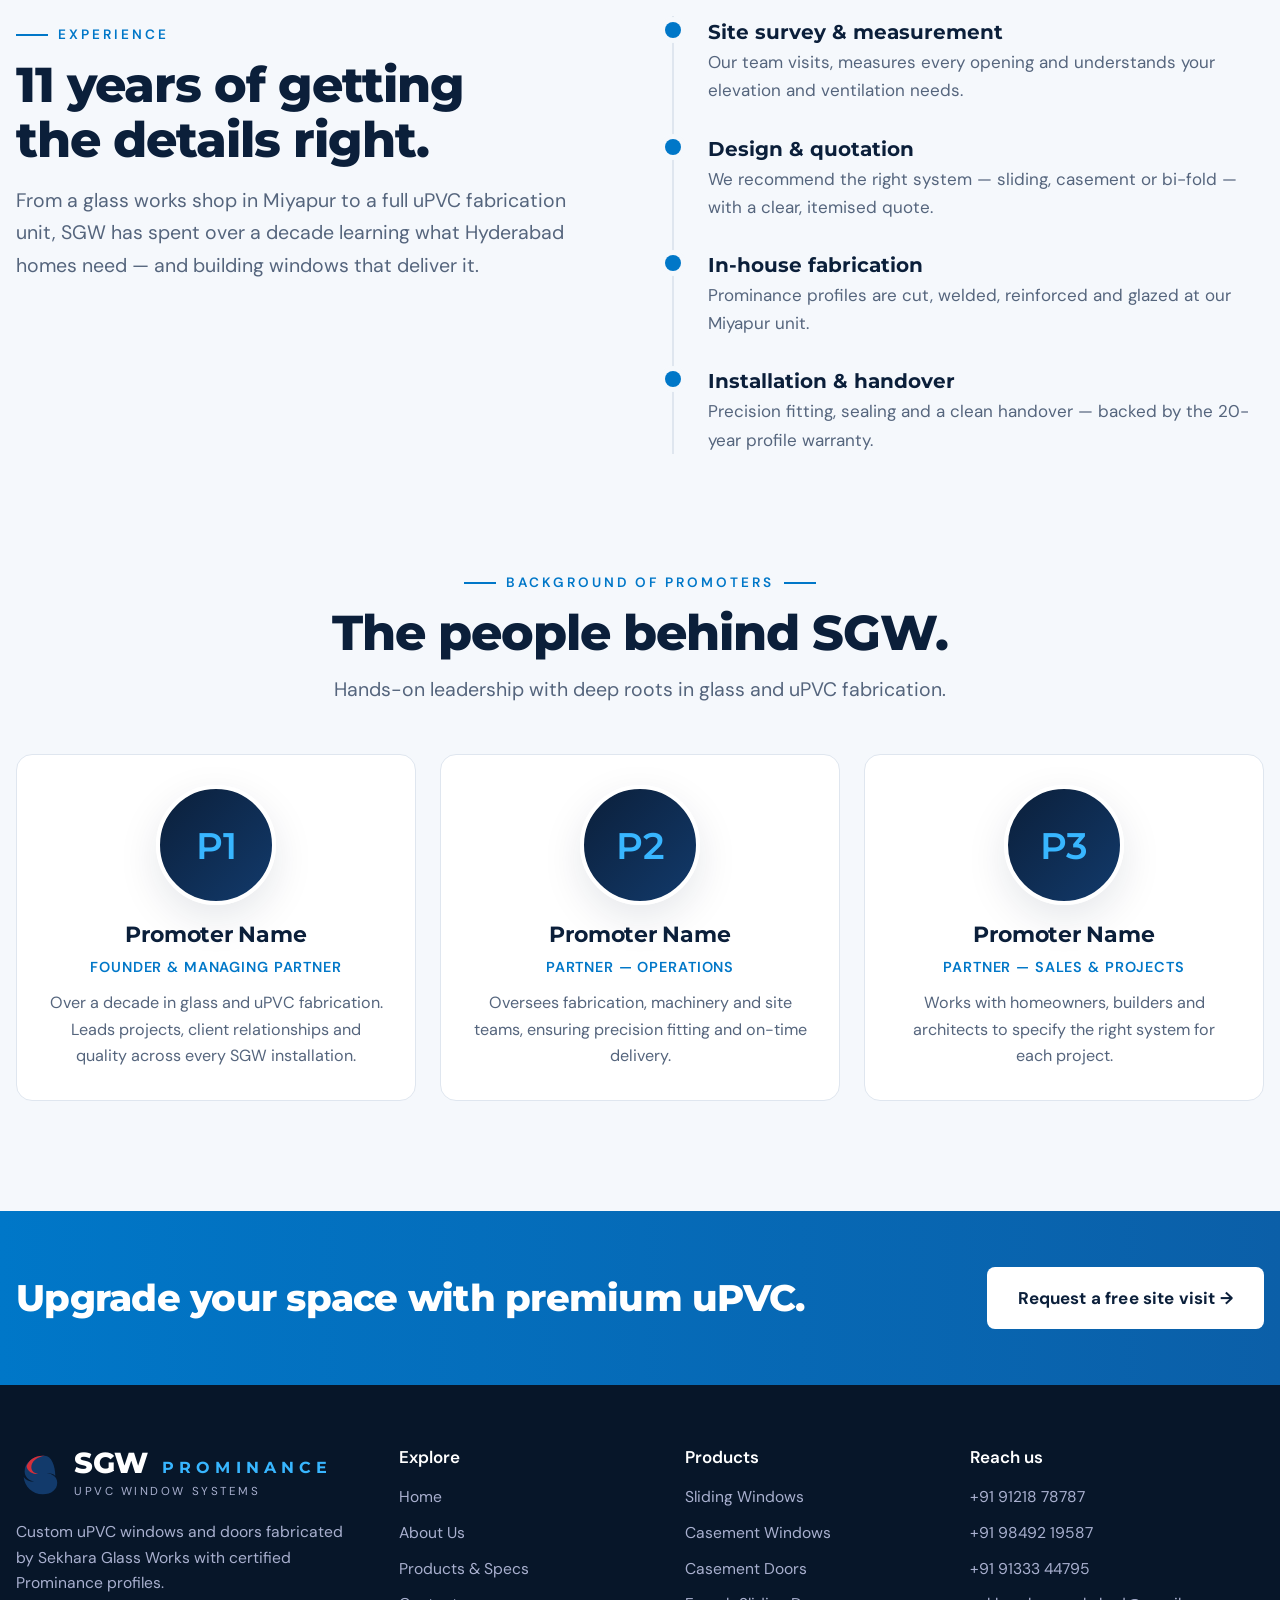
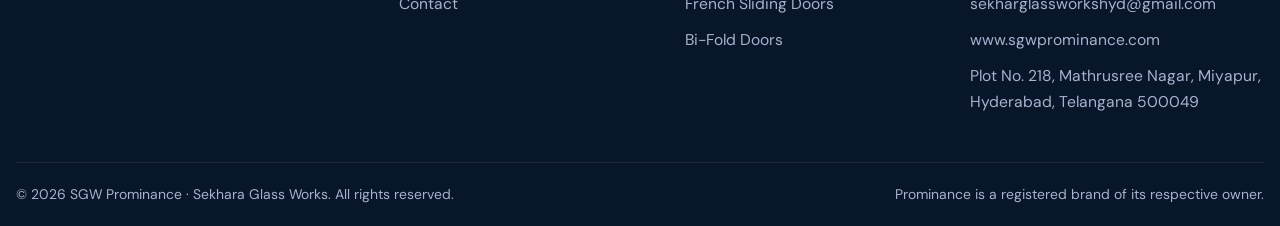
==== commit 9ba77e93: "Restyle: Prominance-inspired navy/blue palette, Montserrat + DM Sans, larger sizing Co-Authored-By: " ====
--- a/about.html
+++ b/about.html
@@ -5,7 +5,7 @@
 <title>About Us — SGW Prominance | Sekhara Glass Works, Hyderabad</title>
 <meta name="description" content="11+ years of uPVC fabrication. Learn about Sekhara Glass Works, our experience and the promoters behind SGW, powered by Prominance.">
 <link rel="preconnect" href="https://fonts.googleapis.com"><link rel="preconnect" href="https://fonts.gstatic.com" crossorigin>
-<link href="https://fonts.googleapis.com/css2?family=Inter:wght@400;500;600;700;800&family=Playfair+Display:wght@500;600;700&display=swap" rel="stylesheet">
+<link href="https://fonts.googleapis.com/css2?family=DM+Sans:opsz,wght@9..40,400;9..40,500;9..40,600;9..40,700&family=Montserrat:wght@600;700;800&display=swap" rel="stylesheet">
 <link rel="stylesheet" href="assets/style.css">
 </head>
 <body data-page="about">
--- a/assets/style.css
+++ b/assets/style.css
@@ -1,23 +1,24 @@
 :root{
-  --navy:#1c2654;--navy-2:#2b3a7a;--gold:#c8962e;--gold-2:#e2b75a;--red:#d32f3a;
-  --ink:#1d2233;--muted:#5d6478;--line:#e6e2d8;--bg:#fbfaf7;--card:#ffffff;
-  --radius:14px;--shadow:0 10px 30px rgba(28,38,84,.08);
-  --serif:"Playfair Display",Georgia,serif;--sans:"Inter",system-ui,-apple-system,Segoe UI,Roboto,sans-serif;
+  /* Prominance-inspired: deep navy + engineering blue, crisp sans pairing */
+  --navy:#0b1f3a;--navy-2:#123a6b;--gold:#0077c8;--gold-2:#38b6ff;--red:#e53935;
+  --ink:#0f1e33;--muted:#55657d;--line:#dfe6ef;--bg:#f5f8fc;--card:#ffffff;
+  --radius:16px;--shadow:0 14px 40px rgba(11,31,58,.10);
+  --serif:"Montserrat","Segoe UI",Arial,sans-serif;--sans:"DM Sans",system-ui,-apple-system,Segoe UI,Roboto,sans-serif;
 }
 *{box-sizing:border-box;margin:0;padding:0}
-html{scroll-behavior:smooth}
+html{scroll-behavior:smooth;font-size:106.25%}
 body{font-family:var(--sans);color:var(--ink);background:var(--bg);line-height:1.65;-webkit-font-smoothing:antialiased}
 img,svg{max-width:100%;display:block}
 a{color:inherit;text-decoration:none}
-.wrap{width:min(1180px,100% - 32px);margin-inline:auto}
-h1,h2,h3{font-family:var(--serif);color:var(--navy);line-height:1.15;font-weight:600}
-h1{font-size:clamp(2.3rem,5.2vw,4rem)}
-h2{font-size:clamp(1.8rem,3.6vw,2.7rem)}
-h3{font-size:1.25rem}
+.wrap{width:min(1280px,100% - 32px);margin-inline:auto}
+h1,h2,h3{font-family:var(--serif);color:var(--navy);line-height:1.12;font-weight:800;letter-spacing:-.02em;text-wrap:balance}
+h1{font-size:clamp(2.5rem,5.6vw,4.4rem)}
+h2{font-size:clamp(2rem,3.8vw,3rem)}
+h3{font-size:1.3rem;font-weight:700;letter-spacing:-.01em}
 .gold{color:var(--gold)}
 .eyebrow{font:600 .78rem/1 var(--sans);letter-spacing:.18em;text-transform:uppercase;color:var(--gold);display:inline-flex;align-items:center;gap:10px}
 .eyebrow::before{content:"";width:28px;height:2px;background:var(--gold)}
-.lead{font-size:1.08rem;color:var(--muted);max-width:62ch}
+.lead{font-size:1.15rem;color:var(--muted);max-width:62ch}
 section{padding:clamp(64px,9vw,110px) 0}
 .sec-head{max-width:720px;margin-bottom:48px}
 .sec-head h2{margin:14px 0 14px}
@@ -28,8 +29,8 @@
 .top{background:var(--navy);color:#cfd5ee;font-size:.82rem}
 .top .wrap{display:flex;justify-content:space-between;gap:16px;padding:8px 0;flex-wrap:wrap}
 .top a:hover{color:#fff}
-header.nav{position:sticky;top:0;z-index:50;background:rgba(251,250,247,.92);backdrop-filter:blur(10px);border-bottom:1px solid var(--line)}
-.nav .wrap{display:flex;align-items:center;justify-content:space-between;height:76px}
+header.nav{position:sticky;top:0;z-index:50;background:rgba(255,255,255,.94);backdrop-filter:blur(10px);border-bottom:1px solid var(--line)}
+.nav .wrap{display:flex;align-items:center;justify-content:space-between;height:88px}
 .brand{display:flex;align-items:center;gap:12px}
 .brand-txt b{display:block;font:800 1.55rem/1 var(--sans);letter-spacing:.02em;color:var(--navy-2);font-style:italic}
 .brand-txt small{display:block;font-size:.68rem;letter-spacing:.14em;text-transform:uppercase;color:var(--muted);margin-top:4px}
@@ -39,9 +40,9 @@
 .menu a::after{content:"";position:absolute;left:0;bottom:0;height:2px;width:0;background:var(--gold);transition:.3s}
 .menu a:hover::after,.menu a.active::after{width:100%}
 .menu a.active{color:var(--navy)}
-.btn{display:inline-flex;align-items:center;gap:10px;padding:14px 26px;border-radius:999px;font-weight:600;font-size:.95rem;transition:.25s;border:1.5px solid transparent;cursor:pointer}
+.btn{display:inline-flex;align-items:center;gap:10px;padding:16px 30px;border-radius:8px;font-weight:700;font-size:1rem;letter-spacing:.01em;transition:.25s;border:1.5px solid transparent;cursor:pointer}
 .btn-gold{background:var(--gold);color:#fff}
-.btn-gold:hover{background:#b3821f;transform:translateY(-2px);box-shadow:0 8px 20px rgba(200,150,46,.35)}
+.btn-gold:hover{background:#005fa3;transform:translateY(-2px);box-shadow:0 10px 24px rgba(0,119,200,.35)}
 .btn-line{border-color:var(--navy);color:var(--navy)}
 .btn-line:hover{background:var(--navy);color:#fff}
 .btn-white{border-color:rgba(255,255,255,.5);color:#fff}
@@ -198,7 +199,7 @@
 }
 @media (max-width:820px){
   .burger{display:block}
-  .menu{position:fixed;inset:76px 0 auto 0;background:var(--bg);flex-direction:column;gap:0;padding:12px 16px 24px;border-bottom:1px solid var(--line);transform:translateY(-130%);transition:.35s;box-shadow:var(--shadow)}
+  .menu{position:fixed;inset:88px 0 auto 0;background:var(--bg);flex-direction:column;gap:0;padding:12px 16px 24px;border-bottom:1px solid var(--line);transform:translateY(-130%);transition:.35s;box-shadow:var(--shadow)}
   .menu.open{transform:none}
   .menu a{width:100%;padding:14px 4px;border-bottom:1px solid var(--line)}
   .menu a::after{display:none}
@@ -248,3 +249,107 @@
 @media (max-width:460px){.pgrid{grid-template-columns:1fr}}
 @media (prefers-reduced-motion:reduce){.fl,.fl2,.hero-art .sky i{animation:none}}
 @media (max-width:600px){.top{font-size:.78rem}.top .wrap span:last-child a:last-child{display:none}}
+
+/* v3 — interactive */
+.hero .wrap{grid-template-columns:.95fr 1.1fr}
+.hero-kicker{display:inline-block;margin-top:14px;font-size:.85rem;color:var(--navy-2);background:#eef0f8;border-radius:999px;padding:6px 14px}
+.lab{background:#fff;border:1px solid var(--line);border-radius:22px;box-shadow:var(--shadow);overflow:hidden}
+.lab-stage{position:relative;aspect-ratio:4/3.3;background:#f6f1e7}
+.lab-stage canvas{width:100%;height:100%;display:block;touch-action:pan-y}
+.lab-hint{position:absolute;left:50%;top:44%;transform:translateX(-50%);background:var(--navy);color:#fff;font-size:.82rem;font-weight:600;padding:8px 14px;border-radius:999px;pointer-events:none;box-shadow:0 8px 20px rgba(28,38,84,.3);animation:nudge 1.6s ease-in-out infinite;transition:opacity .4s}
+.lab-hint::before{content:"\2194";margin-right:8px;color:var(--gold-2)}
+.lab-hint.gone{opacity:0}
+@keyframes nudge{50%{transform:translateX(calc(-50% - 12px))}}
+.lab-bar{padding:18px 20px 20px;display:grid;gap:14px;border-top:1px solid var(--line)}
+.modes{display:flex;gap:8px;flex-wrap:wrap}
+.modes button,.chips button{font:600 .85rem var(--sans);padding:9px 14px;border-radius:999px;border:1.5px solid var(--line);background:var(--bg);color:var(--navy);cursor:pointer;transition:.2s;display:inline-flex;align-items:center;gap:8px}
+.modes button:hover,.chips button:hover{border-color:var(--gold)}
+.modes button.on,.chips button.on{background:var(--navy);border-color:var(--navy);color:#fff}
+.modes button:focus-visible,.chips button:focus-visible,[data-p]:focus-visible,.cfg-view:focus-visible{outline:2px solid var(--gold);outline-offset:2px}
+.lab-range{display:flex;align-items:center;gap:12px;font-size:.78rem;color:var(--muted)}
+.lab-range input{flex:1;padding:0;border:0;background:none;accent-color:var(--gold)}
+.meters{display:grid;grid-template-columns:1fr 1fr 1.4fr;gap:10px}
+.meters div{background:var(--bg);border-radius:12px;padding:10px 12px;min-width:0}
+.meters span{display:block;font-size:.7rem;letter-spacing:.08em;text-transform:uppercase;color:var(--muted)}
+.meters b{font:600 1.15rem/1.3 var(--serif);color:var(--navy);font-variant-numeric:tabular-nums;transition:color .3s}
+.lab.is-open .meters b{color:var(--red)}
+.lab .m3 b{color:var(--gold)}
+.lab-note{font-size:.75rem;color:var(--muted)}
+.cfg{display:grid;grid-template-columns:1.35fr 1fr;gap:28px;align-items:start}
+.cfg-view{position:relative;background:linear-gradient(180deg,#f3f6fa,#e9eef5);border:1px solid var(--line);border-radius:22px;padding:24px;cursor:pointer;min-height:360px;display:grid;place-items:center;position:sticky;top:96px}
+.cfg-view svg{width:100%;max-height:480px}
+.cfg-view .cs{transition:transform .9s cubic-bezier(.6,.05,.25,1)}
+.cfg-tip{position:absolute;top:14px;right:16px;font-size:.75rem;font-weight:600;color:var(--navy);background:#fff;border-radius:999px;padding:5px 12px;box-shadow:0 4px 12px rgba(28,38,84,.1)}
+.cfg-panel{display:grid;gap:18px;background:#fff;border:1px solid var(--line);border-radius:22px;padding:24px}
+.cfg-group{display:grid;gap:8px}
+.cfg-group .lbl,.cfg-group label{font-size:.8rem;font-weight:700;color:var(--navy);letter-spacing:.04em;display:flex;justify-content:space-between}
+.cfg-group output{color:var(--gold);font-variant-numeric:tabular-nums}
+.cfg-group input[type=range]{padding:0;border:0;background:none;accent-color:var(--gold)}
+.chips{display:flex;flex-wrap:wrap;gap:8px}
+.chips.sw i{width:14px;height:14px;border-radius:50%;border:1px solid rgba(0,0,0,.2)}
+.tog{display:flex;align-items:center;gap:10px;font-size:.9rem;font-weight:600;color:var(--navy)}
+.tog input{width:18px;height:18px;accent-color:var(--gold)}
+.cfg-sum{display:grid;grid-template-columns:1fr 1fr;gap:1px;background:var(--line);border:1px solid var(--line);border-radius:12px;overflow:hidden}
+.cfg-sum div{background:var(--bg);padding:10px 12px;min-width:0}
+.cfg-sum span{display:block;font-size:.7rem;letter-spacing:.08em;text-transform:uppercase;color:var(--muted)}
+.cfg-sum b{font-size:.9rem;color:var(--navy)}
+.xsec{display:grid;grid-template-columns:1.2fr 1fr;gap:36px;align-items:center;background:#fff;border:1px solid var(--line);border-radius:22px;padding:clamp(20px,4vw,40px)}
+.xsec svg g{transition:opacity .35s,filter .35s;cursor:pointer}
+.xsec.focus svg g{opacity:.22}
+.xsec.focus svg g.on{opacity:1;filter:drop-shadow(0 0 6px rgba(200,150,46,.9))}
+.xsec ul{list-style:none;display:grid;gap:6px}
+.xsec li{padding:12px 14px;border-radius:12px;border:1px solid transparent;cursor:pointer;transition:.25s}
+.xsec li b{display:block;color:var(--navy)}
+.xsec li span{font-size:.88rem;color:var(--muted)}
+.xsec li.on{border-color:var(--gold);background:#fbf6ea}
+@media (max-width:960px){.cfg,.xsec{grid-template-columns:1fr}.cfg-view{position:relative;top:0;min-height:0}}
+@media (max-width:520px){.meters{grid-template-columns:1fr 1fr}.meters .m3{grid-column:1/-1}.cfg-sum{grid-template-columns:1fr}}
+@media (prefers-reduced-motion:reduce){.lab-hint{animation:none}.cfg-view .cs{transition:none}}
+@media (max-width:960px){.hero .wrap{grid-template-columns:1fr}}
+.lab-hint{white-space:nowrap}
+
+/* v4 — Prominance-inspired restyle */
+body{background:var(--bg)}
+.brand-txt b{font:800 1.7rem/1 var(--serif);font-style:normal;color:var(--navy);letter-spacing:-.01em}
+.brand-txt .pm{font:700 .95rem/1 var(--serif);color:var(--gold);letter-spacing:.32em;text-transform:uppercase;margin-left:6px}
+.brand-txt small{letter-spacing:.22em}
+.menu a{font-size:1rem;font-weight:600}
+.eyebrow{font-size:.8rem;letter-spacing:.22em}
+.eyebrow::before,.center .eyebrow::after{background:var(--gold);width:32px}
+.hero{background:radial-gradient(900px 500px at 90% 10%,rgba(56,182,255,.22),transparent 60%),linear-gradient(135deg,#0b1f3a 0%,#0f2d55 55%,#123a6b 100%);color:#c9d6e8}
+.hero h1{color:#fff}
+.hero .gold{color:var(--gold-2)}
+.hero .lead{color:#c9d6e8}.hero .lead b{color:#fff}
+.hero .eyebrow{color:var(--gold-2)}.hero .eyebrow::before{background:var(--gold-2)}
+.hero-kicker{background:rgba(56,182,255,.14);color:#bfe6ff;border:1px solid rgba(56,182,255,.35)}
+.hero::before{display:none}
+.lab{border:0;box-shadow:0 30px 80px rgba(0,0,0,.35)}
+.strip{background:#fff;color:var(--ink);border-bottom:1px solid var(--line)}
+.strip .stat{border-color:var(--line)}
+.strip .stat b{color:var(--gold);font-weight:800}
+.strip .stat span{color:var(--muted)}
+.stat b,.badge b,.seal b,.pill .num,.meters b,.tl b{font-family:var(--serif)}
+.meters b{font-weight:800}
+.card,.prod,.pill,.cfg-panel,.xsec,.warranty,.lab{border-radius:var(--radius)}
+.ico{border-radius:12px;background:rgba(0,119,200,.08);border:0}
+.power{background:linear-gradient(120deg,#0b1f3a,#0f2d55 60%,#0077c8 140%)}
+.power::after{border-color:rgba(56,182,255,.18)}
+.certs{display:grid;grid-template-columns:repeat(auto-fit,minmax(150px,1fr))}
+.cert b{font-family:var(--serif);font-weight:800}
+.seal{background:radial-gradient(circle,#fff 55%,transparent 56%),conic-gradient(#0077c8,#38b6ff,#0077c8);box-shadow:0 10px 30px rgba(0,119,200,.3)}
+.ticks li::before{background-color:var(--gold)}
+.pill .num{-webkit-text-stroke:1.4px var(--gold);font-weight:800}
+.pill-gold{background:linear-gradient(150deg,#0b1f3a,#0077c8)}
+.pills{background:linear-gradient(180deg,var(--bg),#eaf2fb)}
+.pillars{background:linear-gradient(180deg,var(--bg),#eaf2fb)}
+.band{background:linear-gradient(90deg,#0077c8,#0b5fa8)}
+.band .btn{background:#fff;color:var(--navy)}
+.band .btn:hover{background:var(--navy);color:#fff}
+footer{background:#071629}
+.xsec li.on{background:#eef6fd}
+.banner{background:linear-gradient(135deg,#0b1f3a,#123a6b)}
+.banner::after{border-color:rgba(56,182,255,.35);background:linear-gradient(90deg,transparent 49%,rgba(56,182,255,.35) 49%,rgba(56,182,255,.35) 51%,transparent 51%)}
+.modes button,.chips button{border-radius:8px;font-size:.9rem;padding:10px 16px}
+.lab.is-open .meters b{color:var(--red)}
+input:focus,select:focus,textarea:focus{box-shadow:0 0 0 3px rgba(0,119,200,.15)}
+.avatar{color:var(--gold-2)}
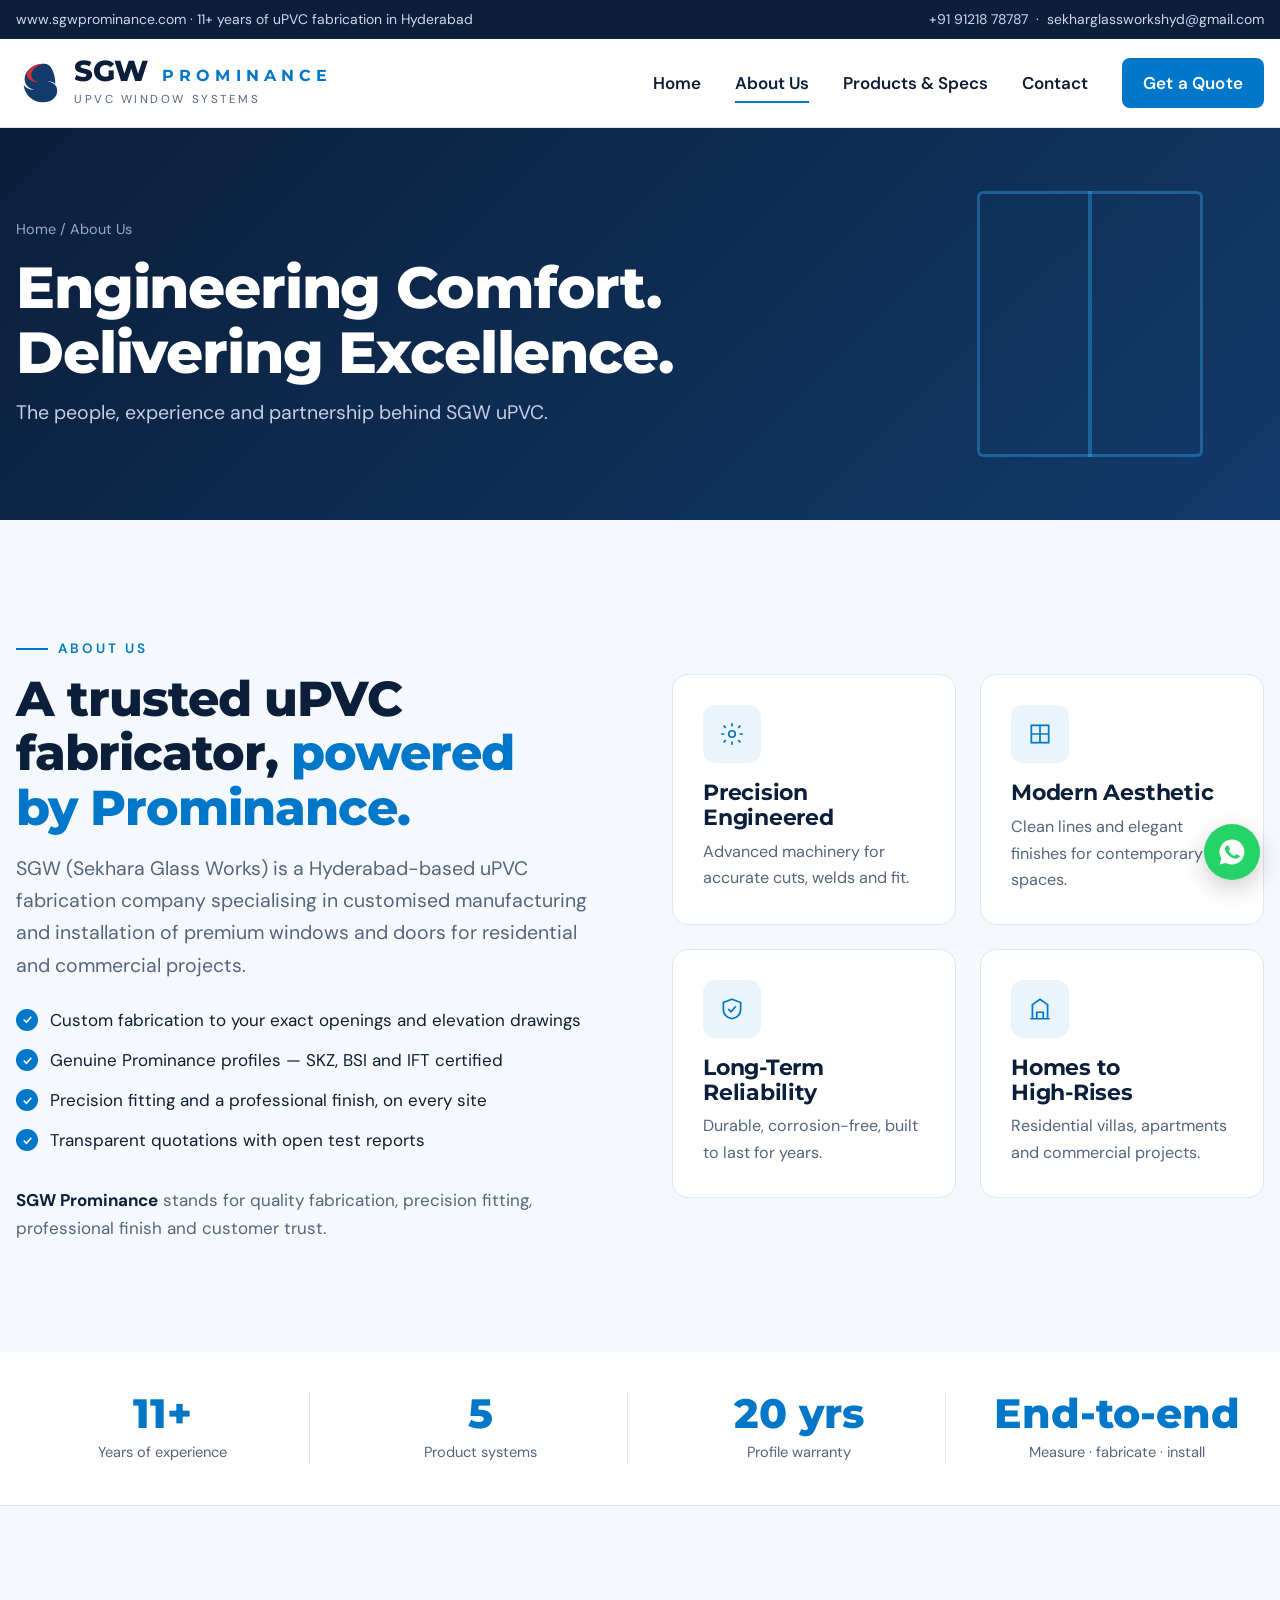
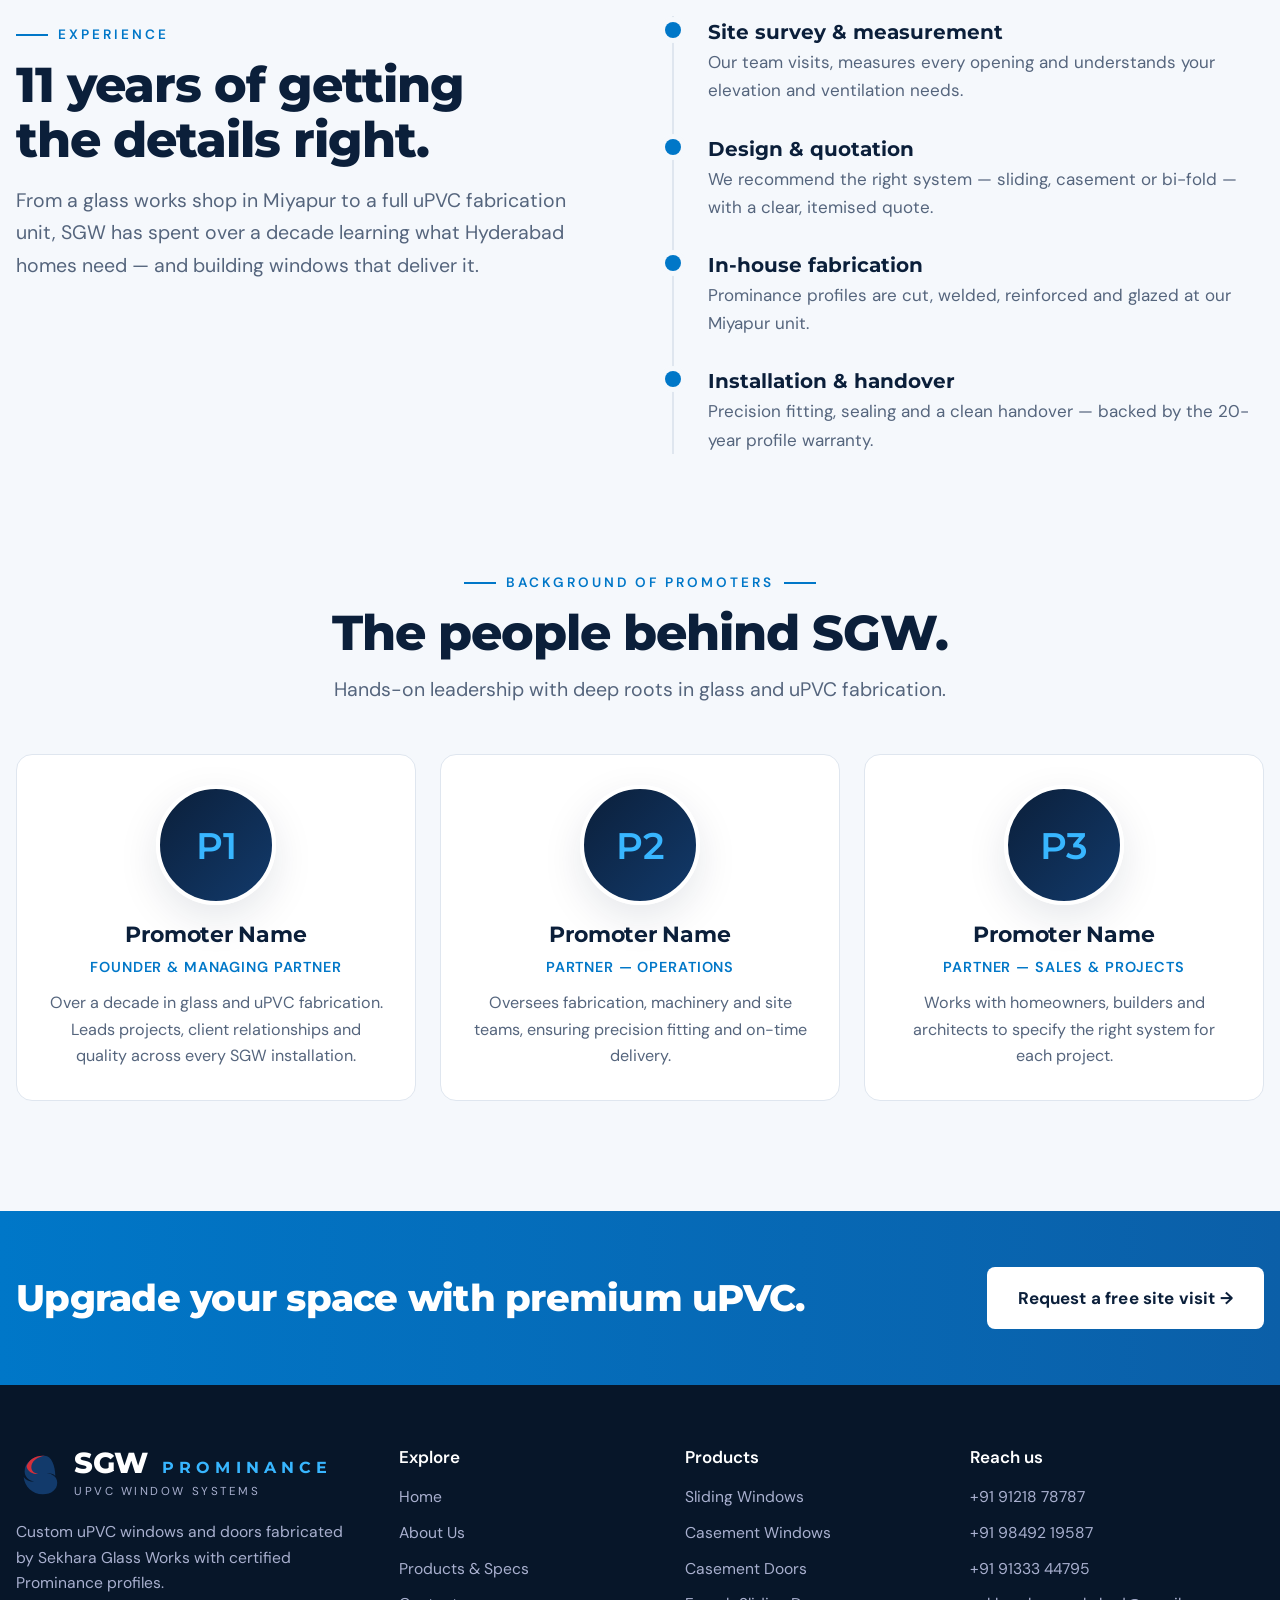
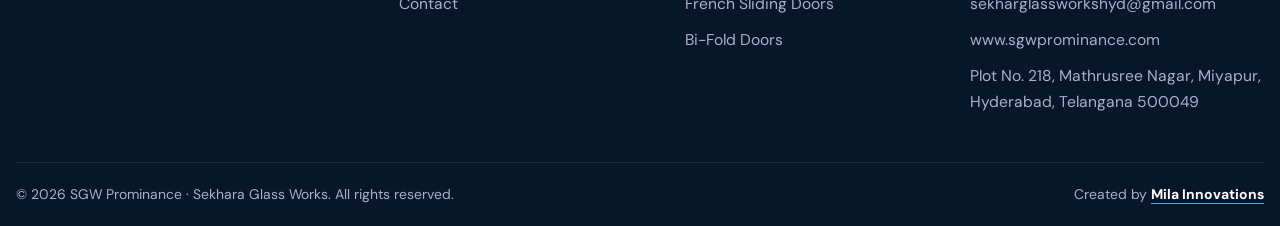
==== commit c376ffd6: "Cache-bust asset URLs so Pages serves fresh CSS/JS Co-Authored-By: Claude Opus 5.5 <noreply@anthropi" ====
--- a/about.html
+++ b/about.html
@@ -6,7 +6,7 @@
 <meta name="description" content="11+ years of uPVC fabrication. Learn about Sekhara Glass Works, our experience and the promoters behind SGW, powered by Prominance.">
 <link rel="preconnect" href="https://fonts.googleapis.com"><link rel="preconnect" href="https://fonts.gstatic.com" crossorigin>
 <link href="https://fonts.googleapis.com/css2?family=DM+Sans:opsz,wght@9..40,400;9..40,500;9..40,600;9..40,700&family=Montserrat:wght@600;700;800&display=swap" rel="stylesheet">
-<link rel="stylesheet" href="assets/style.css">
+<link rel="stylesheet" href="assets/style.css?v=1793290259">
 </head>
 <body data-page="about">
 <div id="hdr"></div>
@@ -74,6 +74,6 @@
 </div></section>
 
 <div id="ftr"></div>
-<script src="assets/main.js"></script>
+<script src="assets/main.js?v=1793290259"></script>
 </body>
 </html>
--- a/assets/style.css
+++ b/assets/style.css
@@ -353,3 +353,76 @@
 .lab.is-open .meters b{color:var(--red)}
 input:focus,select:focus,textarea:focus{box-shadow:0 0 0 3px rgba(0,119,200,.15)}
 .avatar{color:var(--gold-2)}
+.copy .credit{color:#fff;font-weight:700;border-bottom:1px solid var(--gold-2)}.copy .credit:hover{color:var(--gold-2)}
+
+/* v5 — home slider: intro graphic + banner posts */
+.slider{position:relative;overflow:hidden;background:#071629;color:#c9d6e8;outline:0}
+.slider .track{display:flex;transition:transform .9s cubic-bezier(.7,0,.2,1)}
+.slide{flex:0 0 100%;min-height:clamp(520px,72vh,720px);position:relative;display:grid;align-items:center;overflow:hidden}
+.sl-arrow{position:absolute;top:50%;transform:translateY(-50%);width:52px;height:52px;border-radius:50%;border:1px solid rgba(255,255,255,.25);background:rgba(255,255,255,.08);color:#fff;font-size:1.8rem;line-height:1;cursor:pointer;z-index:3;transition:.25s;backdrop-filter:blur(6px)}
+.sl-arrow:hover{background:var(--gold);border-color:var(--gold)}
+.sl-arrow.prev{left:max(16px,env(safe-area-inset-left,0px))}.sl-arrow.next{right:max(16px,env(safe-area-inset-right,0px))}
+.sl-dots{position:absolute;left:0;right:0;bottom:24px;display:flex;justify-content:center;gap:10px;z-index:3}
+.sl-dots button{width:46px;height:4px;border:0;padding:0;border-radius:4px;background:rgba(255,255,255,.25);cursor:pointer;overflow:hidden}
+.sl-dots button i{display:block;height:100%;width:0;background:var(--gold-2)}
+.sl-dots button.on i{animation:prog var(--dur,6000ms) linear forwards}
+.slider.paused .sl-dots button.on i{animation-play-state:paused}
+@keyframes prog{to{width:100%}}
+.sl-arrow:focus-visible,.sl-dots button:focus-visible{outline:2px solid var(--gold-2);outline-offset:3px}
+
+/* intro graphic */
+.s-intro{background:radial-gradient(800px 420px at 50% 40%,rgba(0,119,200,.35),transparent 70%),linear-gradient(160deg,#071629,#0b1f3a 50%,#123a6b)}
+.intro-glow{position:absolute;inset:0;background:repeating-linear-gradient(90deg,rgba(255,255,255,.035) 0 1px,transparent 1px 80px),repeating-linear-gradient(0deg,rgba(255,255,255,.035) 0 1px,transparent 1px 80px)}
+.intro-stage{position:relative;display:grid;place-items:center;padding:48px 16px 72px}
+.intro-win{position:relative;width:min(900px,100%);aspect-ratio:16/8.4;border:clamp(8px,1.4vw,14px) solid #fff;border-radius:6px;box-shadow:0 40px 100px rgba(0,0,0,.5),inset 0 0 0 2px rgba(11,31,58,.2);background:linear-gradient(180deg,#0f2d55,#0b1f3a);overflow:hidden}
+.intro-win .pane{position:absolute;top:0;bottom:0;width:50%;display:grid;place-items:center;background:linear-gradient(135deg,rgba(190,225,245,.92),rgba(140,200,235,.8));border:clamp(6px,1vw,10px) solid #fff;z-index:2;transition:transform 1.3s cubic-bezier(.7,0,.2,1) .9s}
+.intro-win .pane::after{content:"";position:absolute;inset:12% 55% 40% 12%;background:linear-gradient(120deg,rgba(255,255,255,.7),transparent 60%);transform:skewX(-20deg)}
+.intro-win .pane.l{left:0}.intro-win .pane.r{right:0}
+.intro-win .pane span{font:800 clamp(1.6rem,6vw,4.6rem)/1 var(--serif);color:var(--navy);letter-spacing:-.02em;position:relative;z-index:1}
+.intro-win .pane.r span{font-size:clamp(.9rem,3vw,2.2rem);letter-spacing:.3em;color:var(--gold)}
+.intro-reveal{position:absolute;inset:0;display:grid;place-content:center;justify-items:center;text-align:center;gap:16px;padding:20px;opacity:0;transform:scale(.96);transition:opacity .8s 1.7s,transform .8s 1.7s}
+.intro-reveal small{font-size:.82rem;letter-spacing:.24em;text-transform:uppercase;color:var(--gold-2);font-weight:700}
+.intro-reveal h2{color:#fff;font-size:clamp(1.6rem,4.2vw,3.2rem)}
+.intro-reveal h2 em{font-style:normal;color:var(--gold-2)}
+.intro-chips{display:flex;flex-wrap:wrap;justify-content:center;gap:8px}
+.intro-chips span{font-size:.82rem;font-weight:600;color:#dbe9f8;border:1px solid rgba(56,182,255,.4);background:rgba(56,182,255,.1);border-radius:999px;padding:6px 12px}
+.s-intro.active .pane.l{transform:translateX(-96%)}
+.s-intro.active .pane.r{transform:translateX(96%)}
+.s-intro.active .intro-reveal{opacity:1;transform:none}
+
+/* banner posts */
+.s-banner{background:radial-gradient(700px 420px at 80% 50%,rgba(56,182,255,.22),transparent 70%),linear-gradient(120deg,#0b1f3a,#0f2d55 60%,#0077c8 150%)}
+.bn-grid{display:grid;grid-template-columns:1.05fr 1fr;gap:56px;align-items:center;padding-block:64px 84px;position:relative;z-index:1}
+.bn-copy{display:grid;gap:18px;justify-items:start;min-width:0}
+.bn-copy .eyebrow{color:var(--gold-2)}.bn-copy .eyebrow::before{background:var(--gold-2)}
+.bn-copy h2{color:#fff;font-size:clamp(2rem,4.6vw,3.6rem)}
+.bn-copy h2 em{font-style:normal;color:var(--gold-2)}
+.bn-copy p{font-size:1.12rem;max-width:46ch;color:#c9d6e8}
+.bn-copy > *{opacity:0;transform:translateY(22px);transition:opacity .7s,transform .7s}
+.s-banner.active .bn-copy > *{opacity:1;transform:none}
+.s-banner.active .bn-copy > *:nth-child(2){transition-delay:.12s}.s-banner.active .bn-copy > *:nth-child(3){transition-delay:.24s}.s-banner.active .bn-copy > *:nth-child(4){transition-delay:.36s}
+.bn-slot{display:grid;place-items:center;min-width:0;opacity:0;transform:translateX(40px) scale(.97);transition:opacity .9s .2s,transform .9s .2s}
+.s-banner.active .bn-slot{opacity:1;transform:none}
+.bn-post{position:relative;width:min(460px,100%);aspect-ratio:1;border-radius:18px;overflow:hidden;box-shadow:0 30px 80px rgba(0,0,0,.45);border:6px solid #fff;display:grid;place-items:center}
+.bn-post::before{content:"";position:absolute;inset:-20px;background:var(--img) center/cover;filter:blur(22px) brightness(.8)}
+.bn-post img{position:relative;max-width:100%;max-height:100%;object-fit:contain}
+.bn-elev{width:min(480px,100%);background:#fff;border-radius:18px;padding:28px;box-shadow:0 30px 80px rgba(0,0,0,.45)}
+.bn-elev svg{width:100%;height:auto}
+.bn-seal{width:min(300px,70vw);aspect-ratio:1;border-radius:50%;display:grid;place-items:center;text-align:center;background:radial-gradient(circle,#fff 56%,transparent 57%),conic-gradient(#0077c8,#38b6ff,#0077c8);box-shadow:0 30px 80px rgba(0,0,0,.45)}
+.bn-seal b{display:block;font:800 clamp(4rem,10vw,6.5rem)/1 var(--serif);color:var(--navy)}
+.bn-seal span{font-size:.85rem;font-weight:700;letter-spacing:.2em;text-transform:uppercase;color:var(--gold)}
+.s-banner.active .bn-seal{animation:spin-in 1.2s cubic-bezier(.2,.8,.2,1)}
+@keyframes spin-in{from{transform:rotate(-25deg) scale(.85)}}
+.s-banner.full .bn-full{position:absolute;inset:0;width:100%;height:100%;object-fit:cover}
+.s-banner.full::after{content:"";position:absolute;inset:0;background:linear-gradient(90deg,rgba(7,22,41,.85),rgba(7,22,41,.2))}
+.s-banner.full .bn-grid{z-index:2;grid-template-columns:1fr}
+@media (max-width:860px){
+  .bn-grid{grid-template-columns:1fr;gap:32px;padding-block:48px 80px;text-align:left}
+  .bn-post,.bn-elev{width:min(360px,100%)}
+  .sl-arrow{display:none}
+}
+@media (prefers-reduced-motion:reduce){.slider .track,.intro-win .pane,.intro-reveal,.bn-copy > *,.bn-slot{transition:none}.s-banner.active .bn-seal{animation:none}}
+.slider{padding:0}
+.sl-arrow{top:auto;bottom:12px;transform:none;width:44px;height:44px;font-size:1.5rem}
+.sl-arrow.prev{left:auto;right:calc(max(16px,env(safe-area-inset-right,0px)) + 56px)}
+@media (max-width:600px){.intro-win{aspect-ratio:4/5}.intro-reveal{gap:12px}}
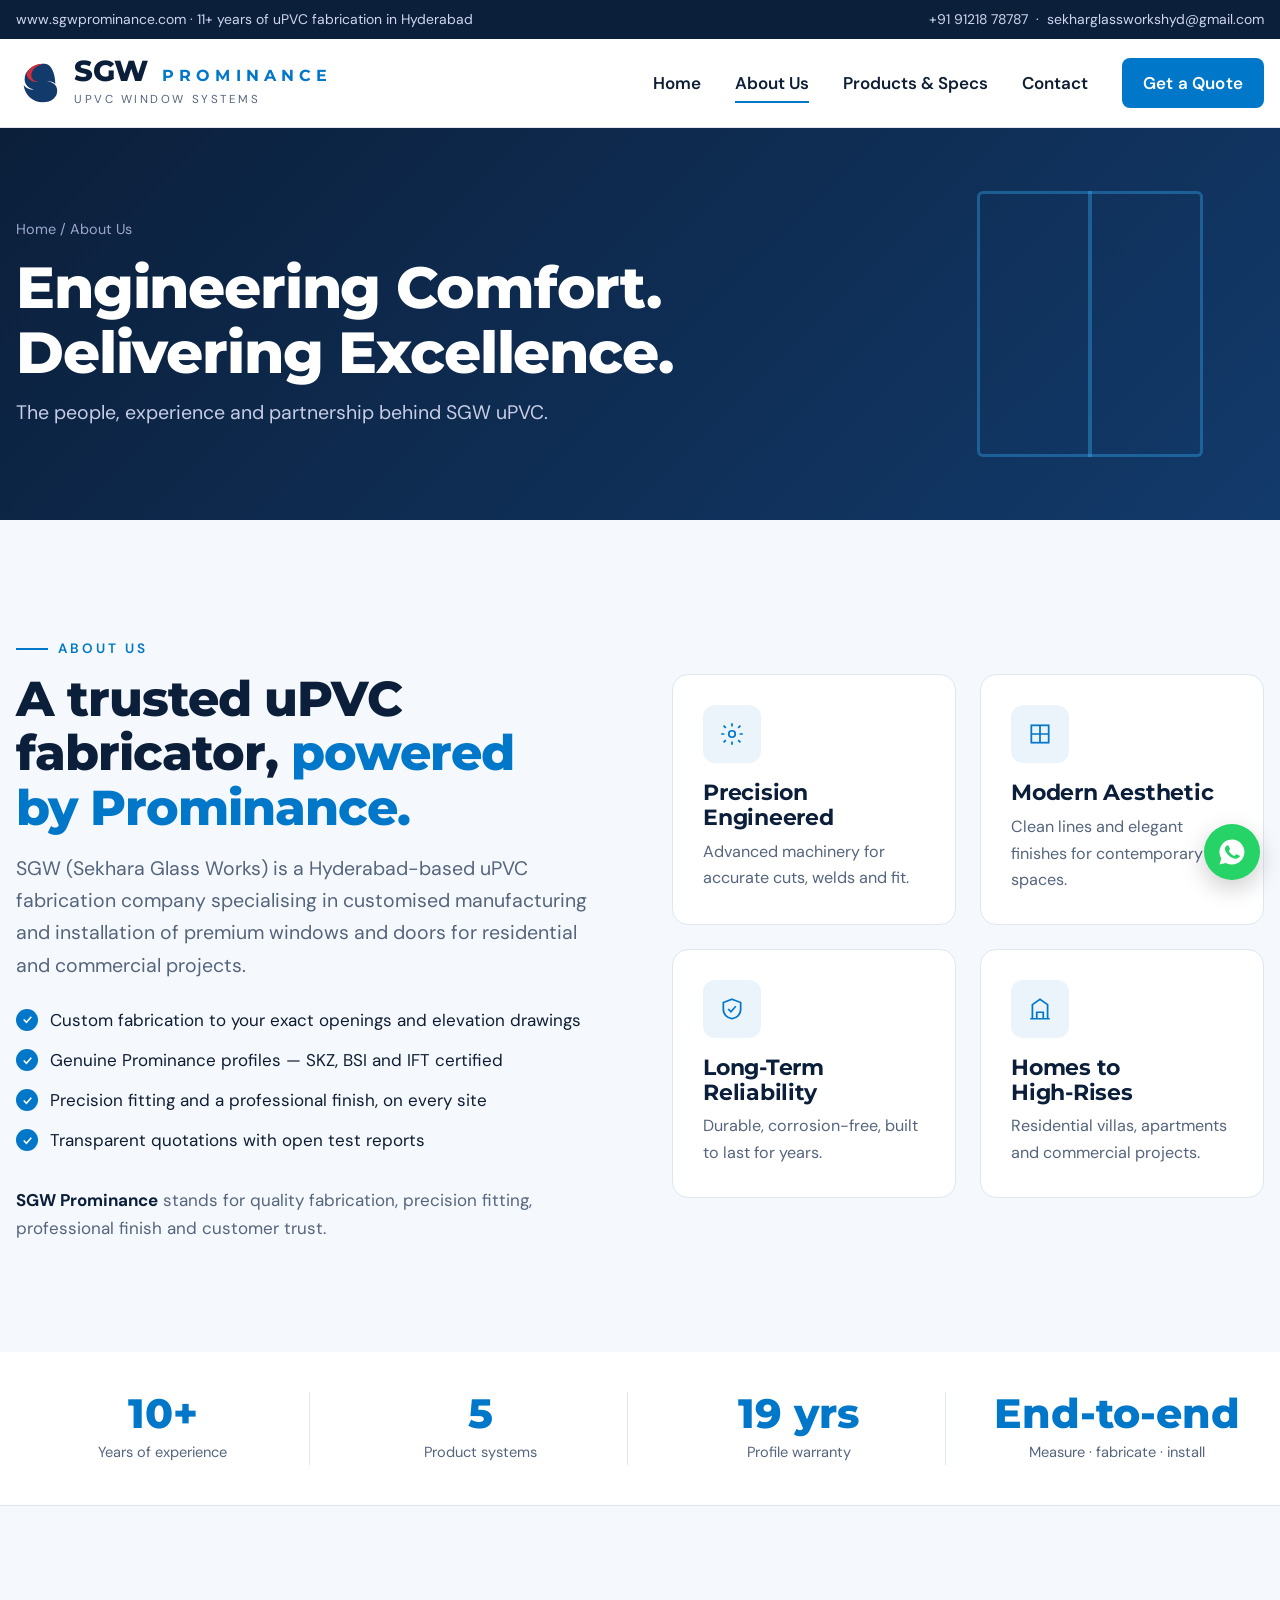
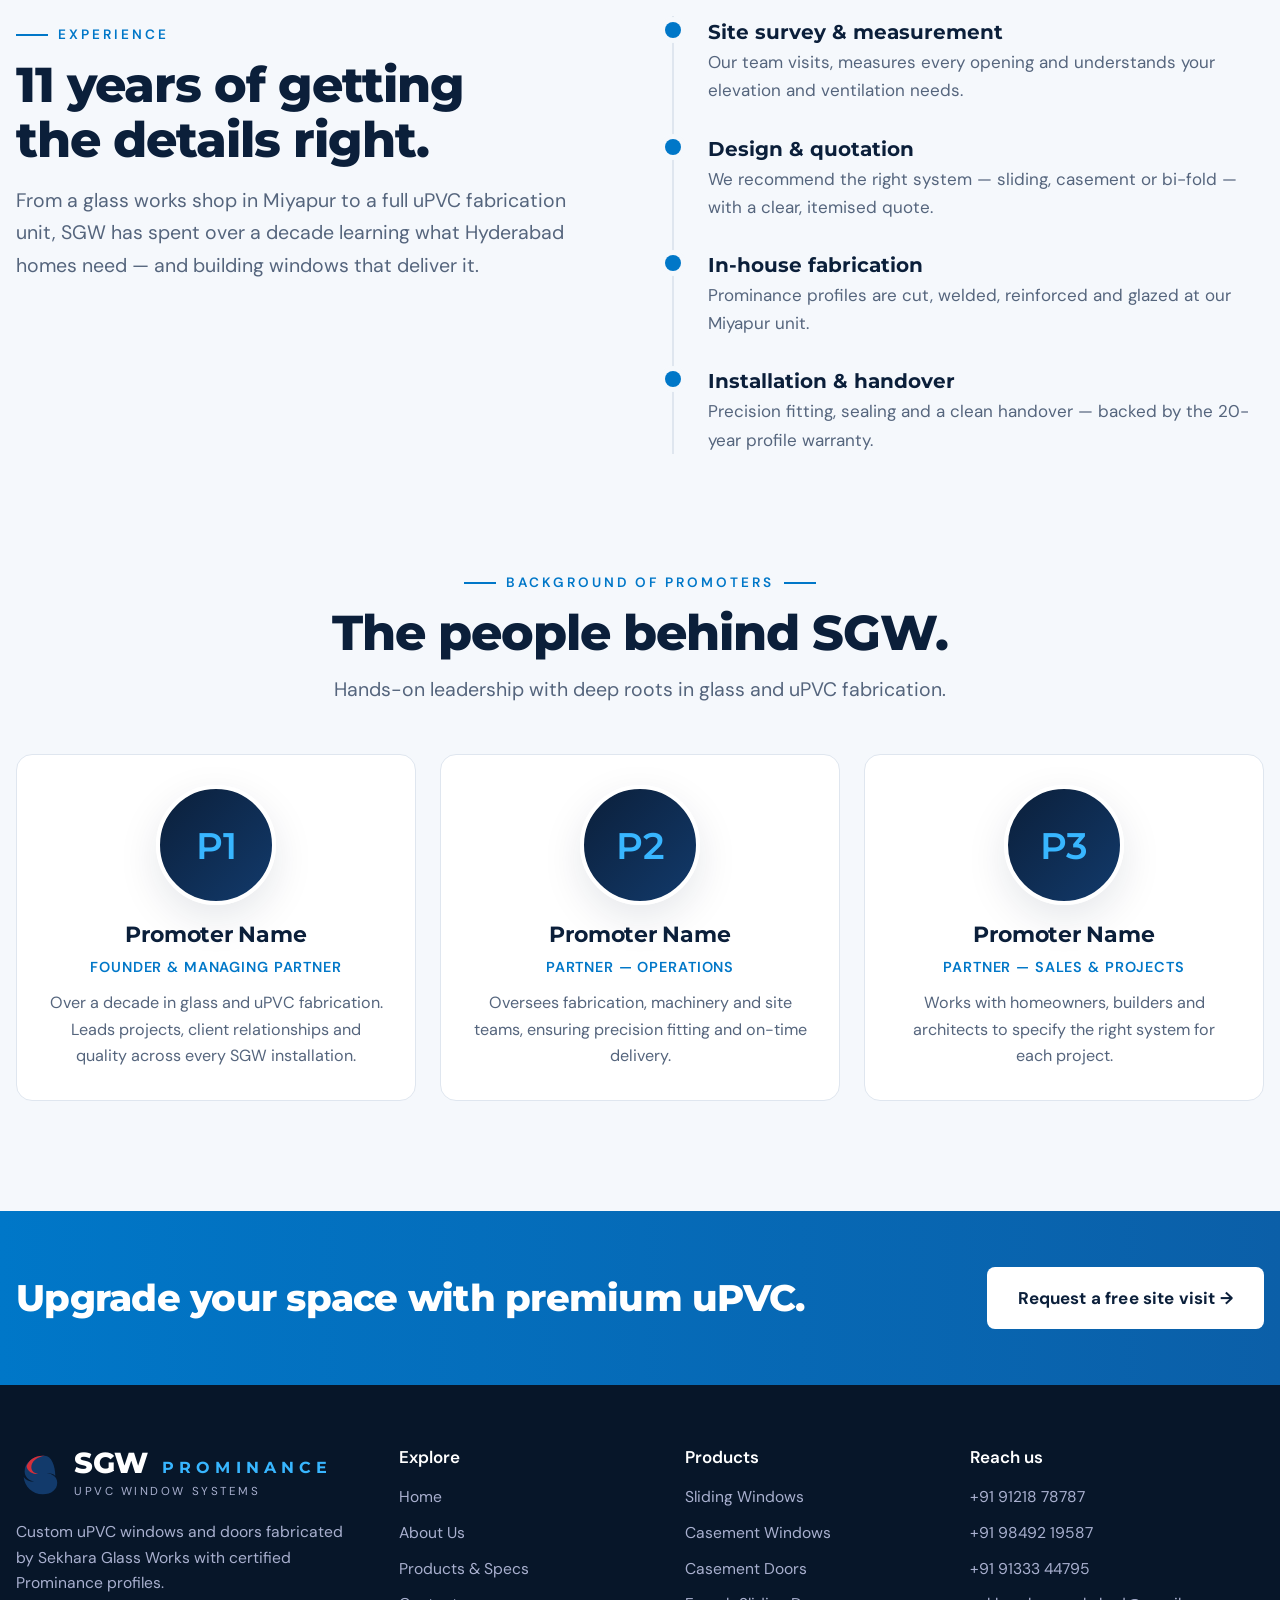
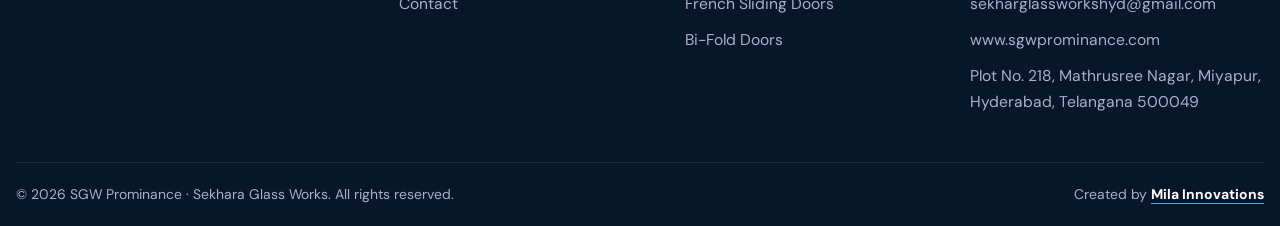
==== commit d21428a5: "Dedicated mobile design: action bar, full-screen menu, swipe rows, sticky configurator drawing, comp" ====
--- a/about.html
+++ b/about.html
@@ -6,7 +6,7 @@
 <meta name="description" content="11+ years of uPVC fabrication. Learn about Sekhara Glass Works, our experience and the promoters behind SGW, powered by Prominance.">
 <link rel="preconnect" href="https://fonts.googleapis.com"><link rel="preconnect" href="https://fonts.gstatic.com" crossorigin>
 <link href="https://fonts.googleapis.com/css2?family=DM+Sans:opsz,wght@9..40,400;9..40,500;9..40,600;9..40,700&family=Montserrat:wght@600;700;800&display=swap" rel="stylesheet">
-<link rel="stylesheet" href="assets/style.css?v=1793290259">
+<link rel="stylesheet" href="assets/style.css?v=1793292080">
 </head>
 <body data-page="about">
 <div id="hdr"></div>
@@ -74,6 +74,6 @@
 </div></section>
 
 <div id="ftr"></div>
-<script src="assets/main.js?v=1793290259"></script>
+<script src="assets/main.js?v=1793292080"></script>
 </body>
 </html>
--- a/assets/style.css
+++ b/assets/style.css
@@ -426,3 +426,171 @@
 .sl-arrow{top:auto;bottom:12px;transform:none;width:44px;height:44px;font-size:1.5rem}
 .sl-arrow.prev{left:auto;right:calc(max(16px,env(safe-area-inset-right,0px)) + 56px)}
 @media (max-width:600px){.intro-win{aspect-ratio:4/5}.intro-reveal{gap:12px}}
+
+/* ================= v6 — dedicated mobile design ================= */
+html,body{overflow-x:clip}
+.mbar,.menu-extra{display:none}
+@media (max-width:820px){
+  .top{display:none}
+  .nav .wrap{height:64px}
+  .brand svg{width:36px;height:36px}
+  .brand-txt b{font-size:1.35rem}
+  .brand-txt .pm{font-size:.72rem;letter-spacing:.26em;margin-left:4px}
+  .brand-txt small{font-size:.58rem;letter-spacing:.2em}
+  /* full-screen menu */
+  .menu{position:fixed;inset:64px 0 0 0;height:calc(100dvh - 64px);background:linear-gradient(160deg,#0b1f3a,#123a6b);flex-direction:column;align-items:stretch;gap:0;padding:28px max(24px,env(safe-area-inset-right,0px)) calc(28px + env(safe-area-inset-bottom,0px)) max(24px,env(safe-area-inset-left,0px));transform:translateX(100%);transition:transform .45s cubic-bezier(.7,0,.2,1);box-shadow:none;border:0;overflow-y:auto}
+  .menu.open{transform:none}
+  .menu a{color:#fff;font:800 1.75rem/1.2 var(--serif);letter-spacing:-.01em;padding:16px 0;border-bottom:1px solid rgba(255,255,255,.1)}
+  .menu a.active{color:var(--gold-2)}
+  .menu .btn{font:700 1.05rem var(--sans);margin-top:24px;padding:18px;justify-content:center;border:0;color:#fff}
+  .menu-extra{display:grid;gap:6px;margin-top:auto;padding-top:28px}
+  .menu-extra span{font-size:.72rem;letter-spacing:.2em;text-transform:uppercase;color:var(--gold-2);font-weight:700}
+  .menu-extra a{font:600 1.05rem var(--sans);border:0;padding:4px 0;color:#dbe9f8}
+  .menu-extra small{color:#9fb3cc;font-size:.85rem}
+  body.menu-open{overflow:hidden}
+  .burger span{background:var(--navy)}
+}
+@media (max-width:760px){
+  html{font-size:100%}
+  body{padding-bottom:calc(68px + env(safe-area-inset-bottom,0px))}
+  .wa{display:none}
+  .mbar{display:grid;grid-template-columns:1fr 1fr 1.3fr;gap:8px;position:fixed;left:0;right:0;bottom:0;z-index:70;background:rgba(255,255,255,.97);backdrop-filter:blur(10px);border-top:1px solid var(--line);box-shadow:0 -8px 24px rgba(11,31,58,.08);padding:8px max(12px,env(safe-area-inset-right,0px)) calc(8px + env(safe-area-inset-bottom,0px)) max(12px,env(safe-area-inset-left,0px))}
+  .mbar a{display:flex;flex-direction:column;align-items:center;justify-content:center;gap:2px;font-size:.72rem;font-weight:700;color:var(--navy);border-radius:10px;padding:6px 4px;min-height:48px}
+  .mbar a svg{width:22px;height:22px}
+  .mbar a:nth-child(2){color:#128c4a}
+  .mbar a.q{background:var(--gold);color:#fff;font-size:.95rem;flex-direction:row}
+  body.menu-open .mbar{display:none}
+
+  section{padding:56px 0}
+  .wrap{width:calc(100% - 40px)}
+  h1{font-size:2.25rem}
+  h2{font-size:1.75rem}
+  h3{font-size:1.12rem}
+  .lead{font-size:1rem}
+  .sec-head{margin-bottom:28px}
+  .sec-head h2{margin:10px 0}
+  .eyebrow{font-size:.7rem;letter-spacing:.18em}
+  .btn{padding:15px 22px;font-size:.95rem}
+  .cta{gap:10px}.cta .btn{flex:1 1 auto;justify-content:center}
+
+  /* slider */
+  .slide{min-height:calc(100svh - 64px - 68px);min-height:max(560px,calc(100svh - 132px))}
+  .intro-stage{padding:28px 16px 64px;width:100%}
+  .intro-win{aspect-ratio:3/4;width:100%}
+  .intro-reveal h2{font-size:1.85rem}
+  .intro-reveal small{font-size:.68rem}
+  .intro-chips span{font-size:.75rem;padding:5px 10px}
+  .bn-grid{padding-block:28px 72px;gap:24px}
+  .bn-slot{order:-1}
+  .bn-copy{gap:12px}
+  .bn-copy h2{font-size:2rem}
+  .bn-copy p{font-size:.98rem}
+  .bn-copy .btn{width:100%;justify-content:center}
+  .bn-elev{width:min(300px,86%);padding:16px}
+  .bn-post{width:min(300px,86%)}
+  .bn-seal{width:190px}
+  .bn-seal b{font-size:4.2rem}
+  .sl-dots{bottom:18px}
+  .sl-dots button{width:32px}
+
+  /* interactive hero */
+  .hero{padding:40px 0 48px}
+  .hero .wrap{gap:28px}
+  .hero h1{margin:12px 0 14px}
+  .hero .lead{margin-bottom:22px}
+  .hero-kicker{font-size:.78rem}
+  .lab{margin-inline:-8px;border-radius:18px}
+  .lab-bar{padding:14px}
+  .modes{flex-wrap:nowrap;overflow-x:auto;scrollbar-width:none}
+  .modes button{flex:0 0 auto}
+  .meters b{font-size:1rem}
+
+  /* stats */
+  .strip{padding:24px 0}
+  .strip .wrap{gap:18px 10px}
+  .stat b{font-size:1.6rem}
+  .stat span{font-size:.75rem;display:block;line-height:1.35}
+
+  /* swipe rows */
+  .pgrid,.grid:has(> .prod),.grid:has(> .person){display:grid;grid-auto-flow:column;grid-template-columns:none;grid-auto-columns:78%;overflow-x:auto;scroll-snap-type:x mandatory;gap:14px;margin-inline:-20px;padding:4px 20px 18px;scrollbar-width:none;-webkit-overflow-scrolling:touch}
+  .pgrid::-webkit-scrollbar,.grid::-webkit-scrollbar,.modes::-webkit-scrollbar,.chips::-webkit-scrollbar{display:none}
+  .pgrid > *,.grid:has(> .prod) > *,.grid:has(> .person) > *{scroll-snap-align:start}
+  .pill{padding:22px 20px}
+  .pill .num{font-size:2.1rem}
+  .prod .elev{padding:18px}
+  .prod .body{padding:18px 18px 20px}
+
+  /* compact feature tiles: 2 columns */
+  .grid.g3:has(> .card:not(.person)),.split .grid.g2{grid-template-columns:1fr 1fr;gap:12px}
+  .card{padding:18px 16px}
+  .card .ico{width:44px;height:44px;margin-bottom:12px}
+  .card .ico svg{width:22px;height:22px}
+  .card h3{font-size:.98rem;line-height:1.25}
+  .card p{font-size:.84rem;line-height:1.5}
+  .card:hover{transform:none}
+
+  /* powered-by band + warranty */
+  .power{padding:28px 20px;border-radius:18px;gap:24px}
+  .certs{grid-template-columns:1fr 1fr;gap:10px}
+  .cert{padding:12px 14px;min-width:0}
+  .cert b{font-size:1rem}
+  .cert span{font-size:.72rem}
+  .warranty{padding:28px 20px;gap:20px}
+  .seal{width:130px;height:130px}.seal b{font-size:2.6rem}
+  .band{padding:36px 0}
+  .band .wrap{flex-direction:column;align-items:stretch;text-align:left}
+  .band h2{font-size:1.5rem}
+  .band .btn{justify-content:center}
+
+  /* inner page banner */
+  .banner{padding:40px 0 44px}
+  .banner h1{font-size:2rem}
+  .split{gap:28px}
+  .timeline{padding-left:26px}
+  .tl::before{left:-35px}
+
+  /* products: configurator with sticky drawing */
+  .cfg{gap:14px}
+  .cfg-view{position:sticky;top:64px;z-index:5;padding:10px 12px 12px;border-radius:0 0 18px 18px;margin-inline:-20px;border-width:0 0 1px;box-shadow:0 10px 24px rgba(11,31,58,.08);background:linear-gradient(180deg,#f3f6fa,#e9eef5)}
+  .cfg-view svg{max-height:30svh}
+  .cfg-tip{top:8px;right:10px;font-size:.68rem;padding:4px 10px}
+  .cfg-panel{padding:18px;gap:16px}
+  .chips{flex-wrap:nowrap;overflow-x:auto;margin-inline:-18px;padding:2px 18px 4px;scrollbar-width:none}
+  .chips button{flex:0 0 auto}
+  .cfg-sum{grid-template-columns:1fr 1fr}
+  .cfg-sum b{font-size:.82rem}
+  .cfg-panel .btn{width:100%}
+
+  /* cross-section */
+  .xsec{padding:18px;gap:16px}
+  .xsec ul{grid-template-columns:1fr 1fr;gap:6px}
+  .xsec li{padding:10px;border:1px solid var(--line)}
+  .xsec li b{font-size:.88rem}
+  .xsec li span{font-size:.76rem;line-height:1.4;display:block}
+
+  /* spec table: stacked rows */
+  .tbl,.tbl tbody,.tbl tr,.tbl td{display:block;width:100%}
+  .tbl tr:first-child{display:none}
+  .tbl tr{padding:12px 16px;border-bottom:1px solid var(--line)}
+  .tbl td{padding:0;border:0}
+  .tbl td:first-child{font-size:.72rem;letter-spacing:.1em;text-transform:uppercase;color:var(--muted);width:auto}
+  .tbl td:last-child{font-weight:600;color:var(--navy)}
+
+  /* contact */
+  .info-item{padding:16px 0}
+  form.card{padding:20px}
+  .row2{grid-template-columns:1fr}
+
+  /* footer */
+  footer{padding:40px 0 0}
+  footer .cols{grid-template-columns:1fr 1fr;gap:28px 16px;padding-bottom:28px}
+  footer .cols > div:first-child,footer .cols > div:last-child{grid-column:1/-1}
+  footer ul{gap:8px}
+  .copy{flex-direction:column;gap:6px;text-align:left}
+}
+@media (max-width:380px){
+  h1{font-size:2rem}
+  .grid.g3:has(> .card:not(.person)){grid-template-columns:1fr}
+  .xsec ul{grid-template-columns:1fr}
+}
+@media (max-width:760px){.split .certs{grid-template-columns:repeat(3,1fr)}}
